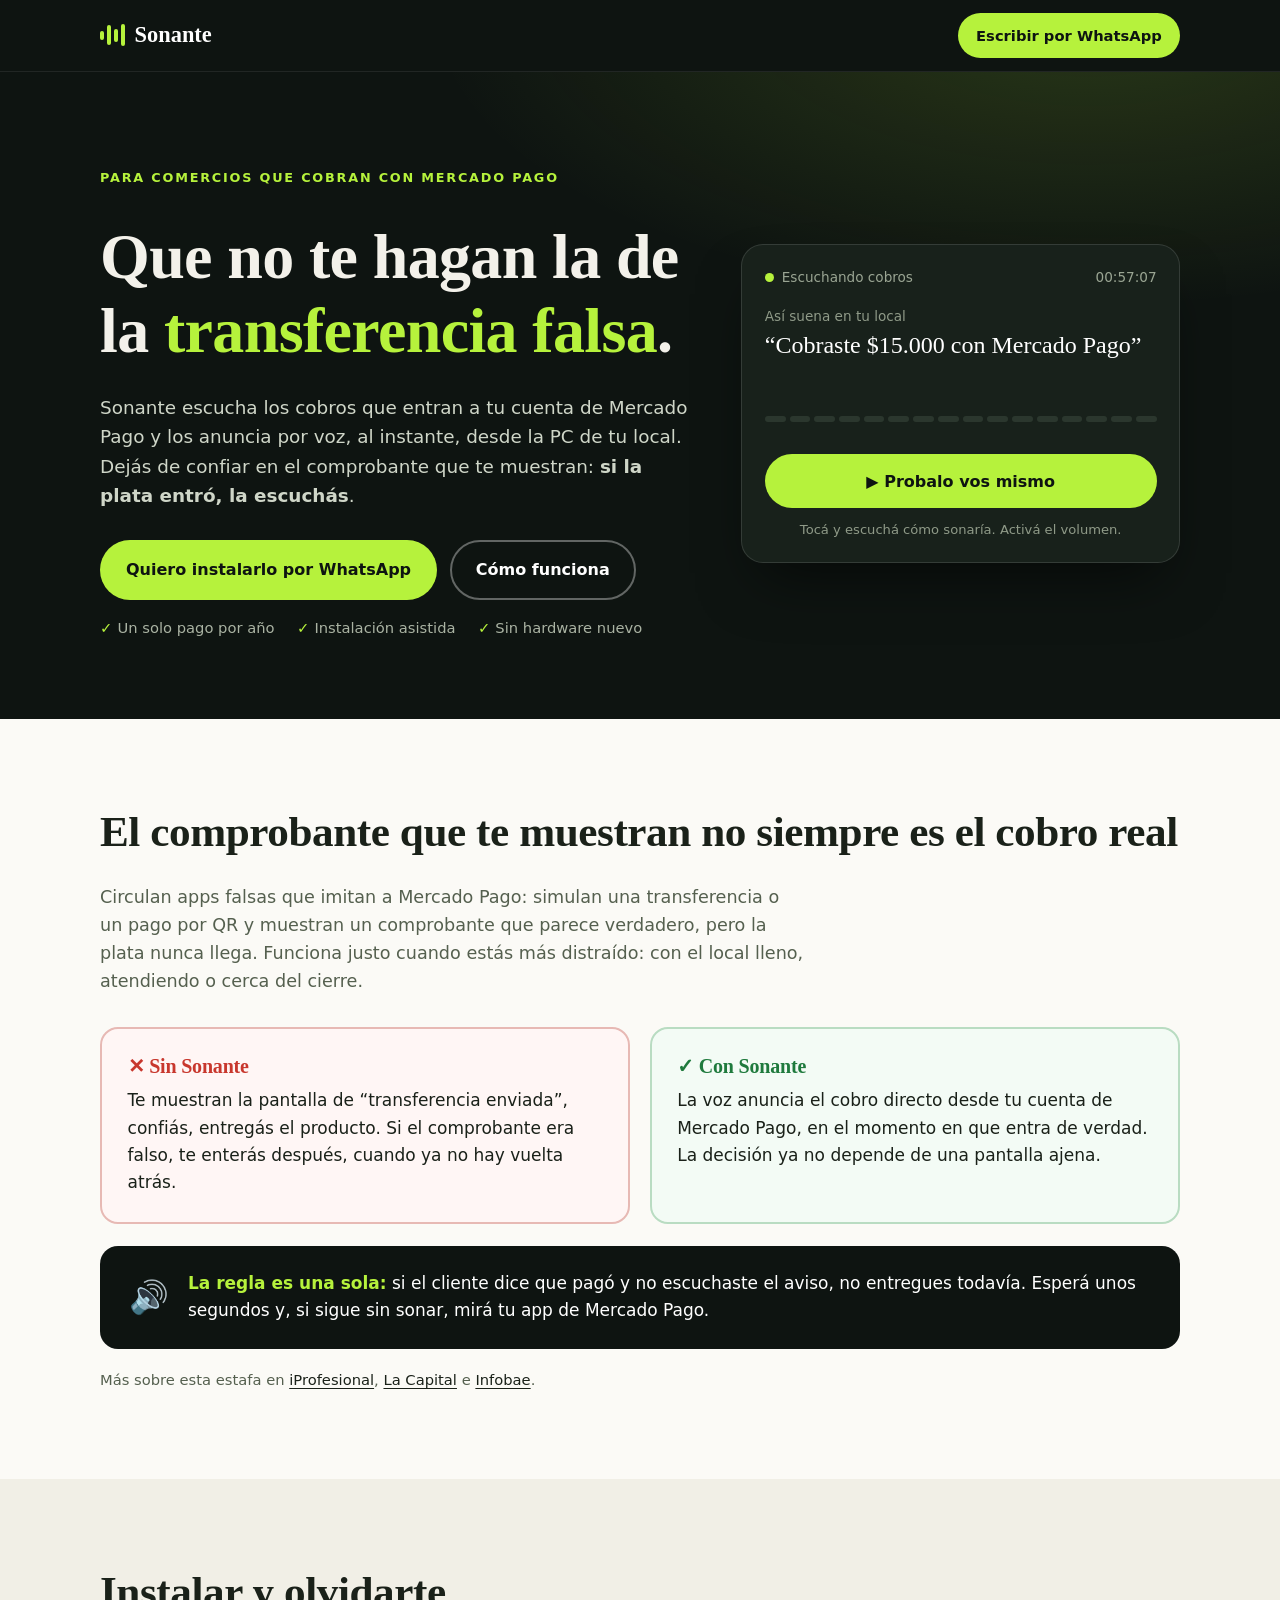
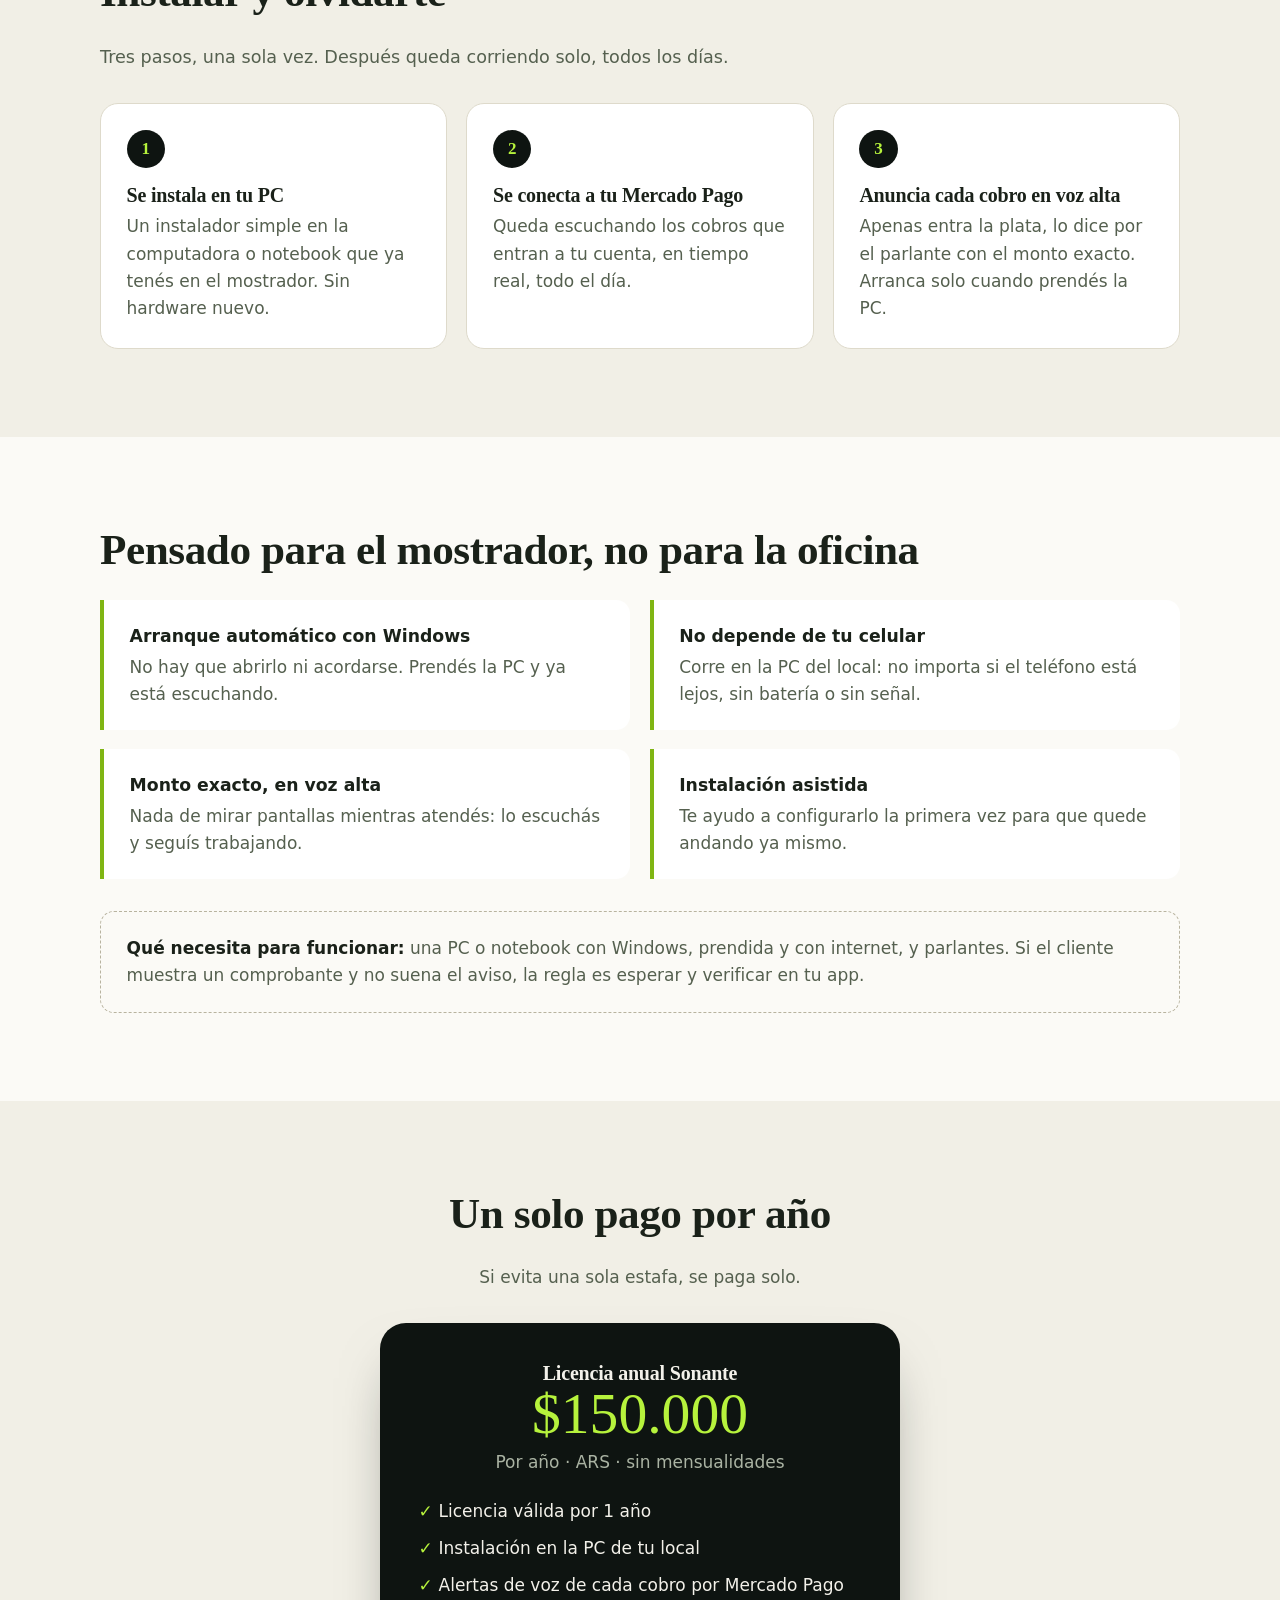
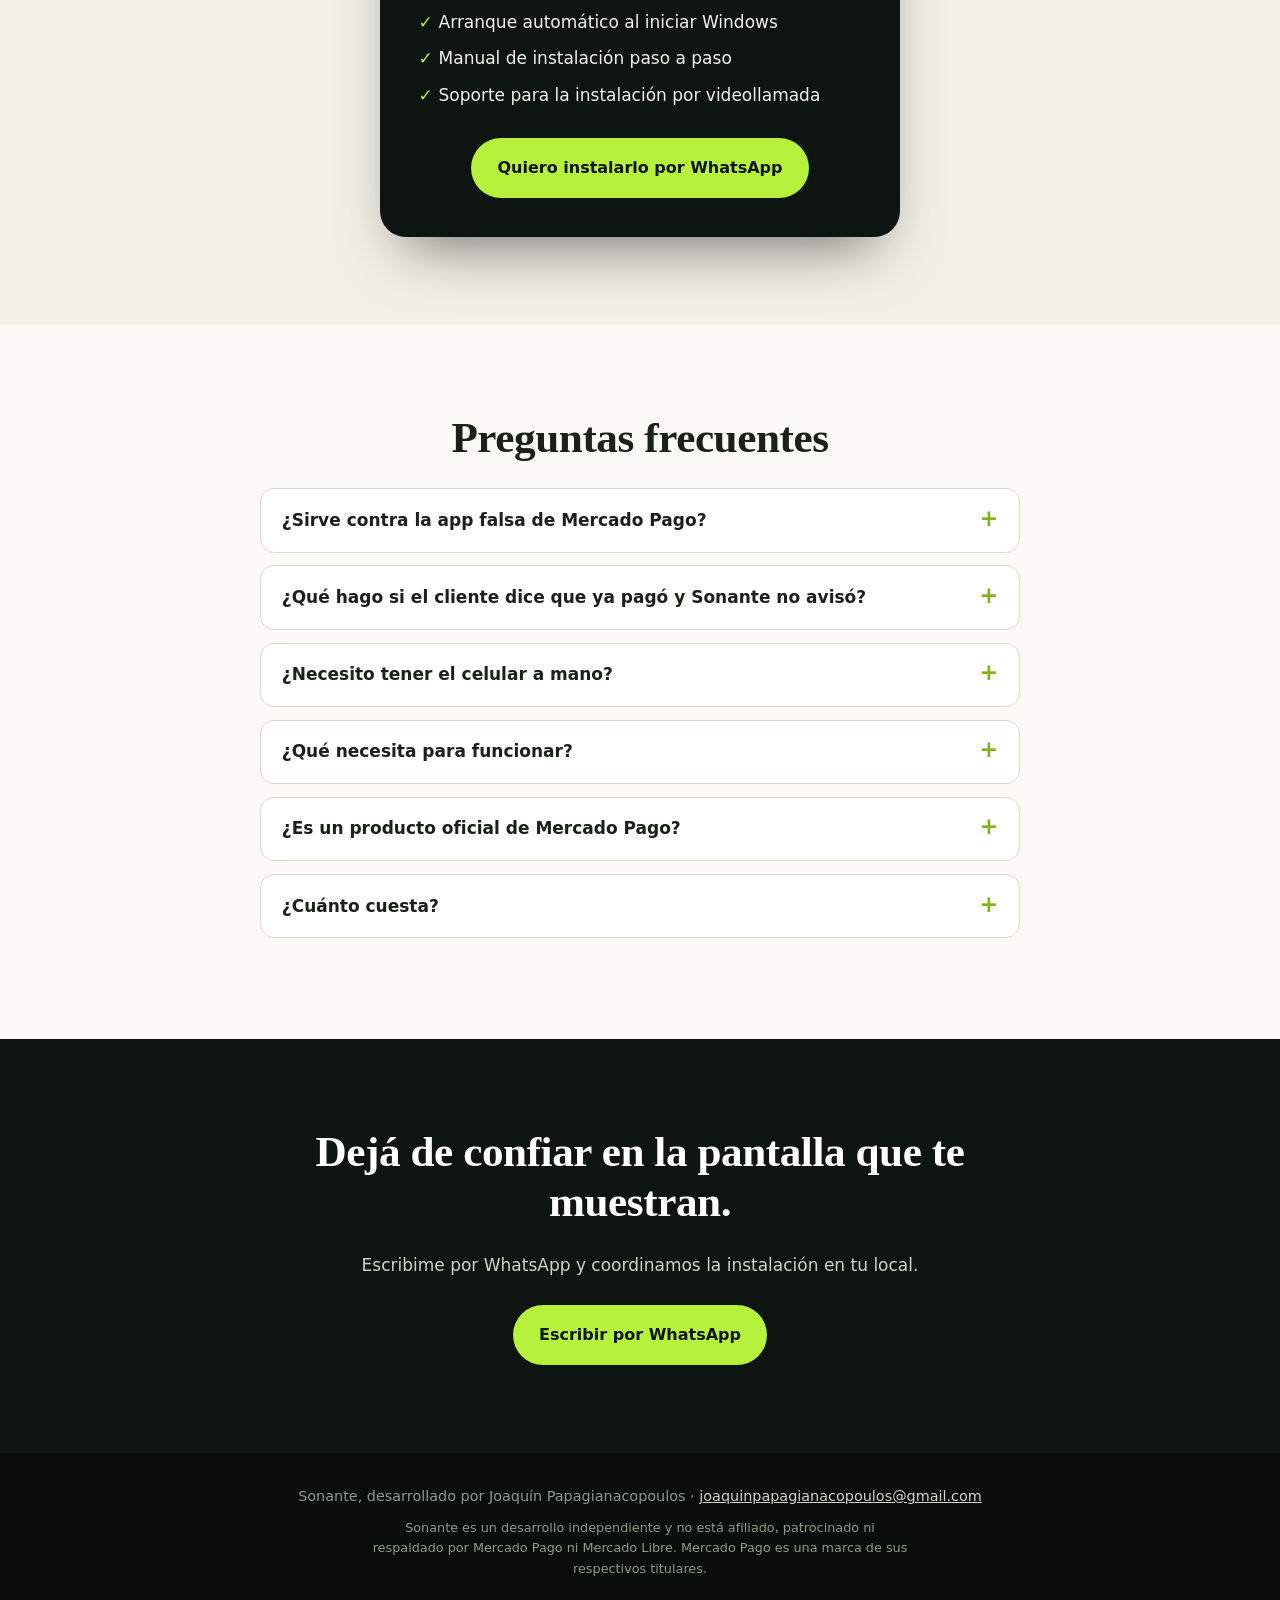
==== index.html @ 8ca8f2b5 "Rediseño de la web de Sonante enfocado en evitar transferencias falsas - Nuevo hero y sección del pr" ====
<!DOCTYPE html>
<html lang="es-AR">
<head>
<meta charset="UTF-8">
<meta name="viewport" content="width=device-width, initial-scale=1, viewport-fit=cover">
<title>Sonante: evitá transferencias falsas con aviso por voz</title>
<meta name="description" content="Sonante anuncia por voz, desde la PC de tu local, cada cobro que entra a tu Mercado Pago. Evitá transferencias y comprobantes falsos. Licencia anual.">
<link rel="canonical" href="https://sonante.netlify.app/">
<meta name="theme-color" content="#0e1411">
<meta property="og:type" content="website">
<meta property="og:locale" content="es_AR">
<meta property="og:site_name" content="Sonante">
<meta property="og:title" content="Sonante: evitá transferencias falsas con aviso por voz">
<meta property="og:description" content="Tu PC anuncia en voz alta cada cobro que entra de verdad a tu Mercado Pago. Sin mirar el celular, sin confiar en el comprobante.">
<meta property="og:url" content="https://sonante.netlify.app/">
<meta name="twitter:card" content="summary">
<link rel="icon" href="data:image/svg+xml,%3Csvg xmlns='http://www.w3.org/2000/svg' viewBox='0 0 64 64'%3E%3Crect width='64' height='64' rx='14' fill='%230e1411'/%3E%3Cg fill='%23b6f23c'%3E%3Crect x='12' y='26' width='6' height='12' rx='3'/%3E%3Crect x='23' y='16' width='6' height='32' rx='3'/%3E%3Crect x='34' y='22' width='6' height='20' rx='3'/%3E%3Crect x='45' y='12' width='6' height='40' rx='3'/%3E%3C/g%3E%3C/svg%3E">

<script type="application/ld+json">
{
  "@context": "https://schema.org",
  "@graph": [
    {
      "@type": "SoftwareApplication",
      "@id": "https://sonante.netlify.app/#software",
      "name": "Sonante",
      "url": "https://sonante.netlify.app/",
      "description": "Aplicación para Windows que anuncia por voz, desde la computadora del local, cada cobro que entra a la cuenta de Mercado Pago del comerciante, para evitar estafas con transferencias y comprobantes falsos.",
      "applicationCategory": "BusinessApplication",
      "operatingSystem": "Windows",
      "inLanguage": "es-AR",
      "offers": {
        "@type": "Offer",
        "price": "150000",
        "priceCurrency": "ARS",
        "priceSpecification": { "@type": "UnitPriceSpecification", "price": "150000", "priceCurrency": "ARS", "billingDuration": "P1Y", "unitCode": "ANN" },
        "availability": "https://schema.org/InStock",
        "url": "https://sonante.netlify.app/#precio"
      },
      "author": { "@type": "Person", "name": "Joaquín Papagianacopoulos" }
    },
    {
      "@type": "FAQPage",
      "mainEntity": [
        {
          "@type": "Question",
          "name": "¿Sonante sirve contra la app falsa de Mercado Pago?",
          "acceptedAnswer": { "@type": "Answer", "text": "Sí, ese es su objetivo. La app falsa simula una transferencia o un pago por QR y muestra un comprobante, pero la plata nunca entra. Sonante anuncia solo los cobros que realmente ingresan a tu cuenta de Mercado Pago, así que si el cliente muestra un comprobante y no escuchás el aviso, esperá antes de entregar." }
        },
        {
          "@type": "Question",
          "name": "¿Qué hago si el cliente dice que ya pagó y Sonante no avisó?",
          "acceptedAnswer": { "@type": "Answer", "text": "No entregues todavía. Esperá unos segundos y, si sigue sin avisar, verificá el movimiento en tu app oficial de Mercado Pago. Un comprobante en la pantalla del cliente no prueba que la plata haya llegado." }
        },
        {
          "@type": "Question",
          "name": "¿Necesito tener el celular a mano?",
          "acceptedAnswer": { "@type": "Answer", "text": "No. Sonante corre en la PC del local, así que no importa si el teléfono está lejos, sin batería o sin señal." }
        },
        {
          "@type": "Question",
          "name": "¿Qué necesita para funcionar?",
          "acceptedAnswer": { "@type": "Answer", "text": "Una computadora o notebook con Windows, prendida y con internet, y parlantes. Se instala una sola vez y arranca solo cada vez que prendés la PC. No requiere hardware nuevo." }
        },
        {
          "@type": "Question",
          "name": "¿Sonante es un producto oficial de Mercado Pago?",
          "acceptedAnswer": { "@type": "Answer", "text": "No. Sonante es un desarrollo independiente que funciona con cuentas de Mercado Pago y no está afiliado a Mercado Pago ni a Mercado Libre." }
        },
        {
          "@type": "Question",
          "name": "¿Cuánto cuesta Sonante?",
          "acceptedAnswer": { "@type": "Answer", "text": "La licencia cuesta $150.000 ARS por año, con un solo pago anual y sin mensualidades. Incluye la instalación en la PC de tu local, manual paso a paso y soporte por videollamada para la instalación." }
        }
      ]
    }
  ]
}
</script>

<style>
  :root{
    --ink:#0e1411; --ink-2:#18211b; --paper:#fbfaf6; --paper-2:#f1efe6;
    --text:#1a2119; --muted:#55604f; --lime:#b6f23c; --lime-d:#7fb513;
    --red:#c8372d; --ok:#1f7a3d; --line:#dedacb;
    --serif:Georgia,"Times New Roman",serif;
    --sans:system-ui,-apple-system,"Segoe UI",Roboto,Helvetica,Arial,sans-serif;
  }
  *{box-sizing:border-box;margin:0;padding:0}
  html{scroll-behavior:smooth}
  body{font-family:var(--sans);color:var(--text);background:var(--paper);line-height:1.6;font-size:17px;-webkit-font-smoothing:antialiased}
  a{color:inherit}
  .wrap{width:min(1080px,92%);margin-inline:auto}
  h1,h2,h3{font-family:var(--serif);line-height:1.15;letter-spacing:-.01em}
  h2{font-size:clamp(1.8rem,4.4vw,2.7rem);margin-bottom:.6em}
  h3{font-size:1.25rem}
  .btn{display:inline-flex;align-items:center;justify-content:center;gap:.5em;padding:.95em 1.5em;border-radius:999px;font-weight:700;text-decoration:none;border:2px solid transparent;cursor:pointer;font-size:1rem;font-family:var(--sans);transition:transform .15s,background .15s}
  .btn:hover{transform:translateY(-2px)}
  .btn:focus-visible,summary:focus-visible,a:focus-visible{outline:3px solid var(--lime);outline-offset:3px}
  .btn-primary{background:var(--lime);color:var(--ink)}
  .btn-primary:hover{background:#c9f765}
  .btn-ghost{border-color:rgba(255,255,255,.35);color:#fff;background:transparent}
  .btn-dark{background:var(--ink);color:#fff}
  .eyebrow{font-size:.8rem;text-transform:uppercase;letter-spacing:.14em;font-weight:700;color:var(--lime)}

  /* header */
  header{background:var(--ink);color:#fff;position:sticky;top:0;z-index:20;border-bottom:1px solid rgba(255,255,255,.08)}
  header .wrap{display:flex;align-items:center;justify-content:space-between;padding:.8rem 0}
  .logo{display:flex;align-items:center;gap:.6rem;font-family:var(--serif);font-size:1.4rem;font-weight:700;text-decoration:none}
  .bars{display:inline-flex;align-items:center;gap:3px;height:22px}
  .bars i{display:block;width:4px;border-radius:2px;background:var(--lime)}
  .bars i:nth-child(1){height:9px}.bars i:nth-child(2){height:20px}.bars i:nth-child(3){height:13px}.bars i:nth-child(4){height:22px}
  header .btn{padding:.6em 1.1em;font-size:.92rem;white-space:nowrap}
  .logo{white-space:nowrap}
  .short{display:none}
  section[id],div[id]{scroll-margin-top:72px}

  /* hero */
  .hero{background:radial-gradient(1100px 500px at 85% -10%,rgba(182,242,60,.16),transparent 60%),var(--ink);color:#f3f1ea;padding:clamp(3rem,8vw,6rem) 0 clamp(3rem,7vw,5rem)}
  .hero-grid{display:grid;gap:3rem;grid-template-columns:1.15fr .85fr;align-items:center}
  .hero h1{font-size:clamp(2.3rem,6vw,4rem);margin:.5em 0 .4em}
  .hero h1 em{font-style:normal;color:var(--lime)}
  .hero p.lead{font-size:1.15rem;color:#cfd6c8;max-width:34em}
  .cta{display:flex;flex-wrap:wrap;gap:.8rem;margin:1.8rem 0 1rem}
  .trust{display:flex;flex-wrap:wrap;gap:.4rem 1.4rem;color:#aab3a3;font-size:.92rem;list-style:none}
  .trust li::before{content:"✓ ";color:var(--lime);font-weight:700}

  /* demo card */
  .device{background:var(--ink-2);border:1px solid rgba(255,255,255,.12);border-radius:22px;padding:1.4rem;box-shadow:0 30px 60px -20px rgba(0,0,0,.6)}
  .device-top{display:flex;justify-content:space-between;align-items:center;font-size:.85rem;color:#9aa593}
  .live{display:inline-flex;align-items:center;gap:.5rem}
  .live::before{content:"";width:9px;height:9px;border-radius:50%;background:var(--lime);box-shadow:0 0 0 0 rgba(182,242,60,.6);animation:pulse 2s infinite}
  @keyframes pulse{70%{box-shadow:0 0 0 10px rgba(182,242,60,0)}100%{box-shadow:0 0 0 0 rgba(182,242,60,0)}}
  .voice{margin:1.2rem 0;min-height:4.6rem;font-family:var(--serif);font-size:1.5rem;color:#fff;line-height:1.3}
  .voice small{display:block;font-family:var(--sans);font-size:.85rem;color:#8f9a88;margin-bottom:.3rem}
  .wave{display:flex;align-items:center;gap:4px;height:36px;margin-bottom:1.1rem}
  .wave i{flex:1;height:6px;border-radius:3px;background:#2b372e;transition:background .2s}
  .device.playing .wave i{background:var(--lime);animation:bar .9s ease-in-out infinite}
  .device.playing .wave i:nth-child(3n){animation-delay:.15s}
  .device.playing .wave i:nth-child(3n+1){animation-delay:.3s}
  @keyframes bar{0%,100%{height:6px}50%{height:32px}}
  .device .btn{width:100%}
  .demo-note{text-align:center;font-size:.82rem;color:#8f9a88;margin-top:.7rem}

  /* sections */
  section{padding:clamp(3rem,7vw,5.5rem) 0}
  .alt{background:var(--paper-2)}
  .intro{max-width:40em;color:var(--muted);font-size:1.1rem;margin-bottom:2rem}

  .compare{display:grid;grid-template-columns:1fr 1fr;gap:1.2rem;margin-top:2rem}
  .box{border-radius:18px;padding:1.6rem;border:2px solid var(--line);background:#fff}
  .box h3{margin-bottom:.6rem;display:flex;align-items:center;gap:.5rem}
  .box.bad{border-color:#e7b9b4;background:#fff6f5}
  .box.bad h3{color:var(--red)}
  .box.good{border-color:#b9dcc2;background:#f3fbf5}
  .box.good h3{color:var(--ok)}
  .rule{margin-top:1.4rem;background:var(--ink);color:#fff;border-radius:18px;padding:1.5rem 1.8rem;display:flex;gap:1.2rem;align-items:center}
  .rule b{color:var(--lime)}
  .rule .big{font-size:2rem}
  .sources{margin-top:1.2rem;font-size:.92rem;color:var(--muted)}
  .sources a{color:var(--text);text-underline-offset:3px}

  .steps ol{list-style:none;display:grid;grid-template-columns:repeat(3,1fr);gap:1.2rem;counter-reset:s}
  .steps li{counter-increment:s;background:#fff;border:1px solid var(--line);border-radius:18px;padding:1.6rem}
  .steps li::before{content:counter(s);display:grid;place-items:center;width:2.4rem;height:2.4rem;border-radius:50%;background:var(--ink);color:var(--lime);font-weight:700;margin-bottom:1rem;font-family:var(--serif)}
  .steps li p{color:var(--muted);margin-top:.4rem}

  .feat{display:grid;grid-template-columns:repeat(2,1fr);gap:1.2rem;list-style:none}
  .feat li{padding:1.4rem 1.6rem;border-left:4px solid var(--lime-d);background:#fff;border-radius:0 14px 14px 0}
  .feat strong{display:block;font-size:1.08rem;margin-bottom:.2rem}
  .feat span{color:var(--muted)}

  .needs{margin-top:2rem;padding:1.4rem 1.6rem;border:1px dashed #b8b39f;border-radius:14px;color:var(--muted)}
  .needs b{color:var(--text)}

  .price-card{max-width:520px;margin:0 auto;background:var(--ink);color:#f3f1ea;border-radius:26px;padding:2.4rem;text-align:center;box-shadow:0 30px 60px -25px rgba(14,20,17,.6)}
  .price-card .price{font-family:var(--serif);font-size:3.6rem;color:var(--lime);line-height:1}
  .price-card .sub{color:#aab3a3;margin:.4rem 0 1.4rem}
  .price-card ul{list-style:none;text-align:left;margin:0 auto 1.8rem;display:grid;gap:.6rem}
  .price-card li::before{content:"✓ ";color:var(--lime);font-weight:700}
  .roi{text-align:center;color:var(--muted);margin-bottom:2rem}

  .faq{max-width:760px;margin:0 auto}
  details{background:#fff;border:1px solid var(--line);border-radius:14px;margin-bottom:.8rem}
  summary{cursor:pointer;padding:1.1rem 1.3rem;font-weight:700;list-style:none;display:flex;justify-content:space-between;gap:1rem}
  summary::after{content:"+";font-size:1.4rem;line-height:1;color:var(--lime-d)}
  details[open] summary::after{content:"–"}
  summary::-webkit-details-marker{display:none}
  details p{padding:0 1.3rem 1.2rem;color:var(--muted)}

  .final{background:var(--ink);color:#fff;text-align:center}
  .final h2{max-width:16em;margin-inline:auto}
  .final p{color:#cfd6c8;margin-bottom:1.6rem}

  footer{background:#090d0b;color:#8f9a88;padding:2rem 0 6rem;font-size:.9rem;text-align:center}
  footer a{color:#cfd6c8}
  footer .legal{margin-top:.6rem;font-size:.8rem;max-width:42em;margin-inline:auto}

  .sticky-wa{display:none}

  @media (max-width:900px){
    .hero-grid{grid-template-columns:1fr;gap:2.2rem}
  }
  @media (max-width:760px){
    .steps ol{grid-template-columns:1fr}
    .rule{flex-direction:column;text-align:center}
    .sticky-wa{display:flex;position:fixed;left:12px;right:12px;bottom:calc(12px + env(safe-area-inset-bottom));z-index:30;box-shadow:0 10px 30px rgba(0,0,0,.4)}
  }
  @media (max-width:640px){
    body{font-size:16px}
    .compare,.feat{grid-template-columns:1fr}
    .price-card{padding:2rem 1.4rem}
    .price-card .price{font-size:3rem}
  }
  @media (max-width:480px){
    .long{display:none}.short{display:inline}
    header .btn{padding:.6em 1.2em}
    .cta .btn{width:100%}
    .voice{font-size:1.3rem}
  }
  @media (max-width:360px){
    .logo{font-size:1.2rem}
    .hero h1{font-size:2.1rem}
  }
  @media (prefers-reduced-motion:reduce){
    *{animation:none!important;transition:none!important;scroll-behavior:auto!important}
  }
</style>
</head>
<body>

<header>
  <div class="wrap">
    <a href="#" class="logo" aria-label="Sonante, inicio"><span class="bars" aria-hidden="true"><i></i><i></i><i></i><i></i></span>Sonante</a>
    <a class="btn btn-primary js-wa" href="#" data-msg="Hola! Quiero info sobre Sonante"><span class="long">Escribir por WhatsApp</span><span class="short">WhatsApp</span></a>
  </div>
</header>

<main>
<!-- HERO -->
<div class="hero">
  <div class="wrap hero-grid">
    <div>
      <p class="eyebrow">Para comercios que cobran con Mercado Pago</p>
      <h1>Que no te hagan la de la <em>transferencia falsa</em>.</h1>
      <p class="lead">Sonante escucha los cobros que entran a tu cuenta de Mercado Pago y los anuncia por voz, al instante, desde la PC de tu local. Dejás de confiar en el comprobante que te muestran: <strong>si la plata entró, la escuchás</strong>.</p>
      <div class="cta">
        <a class="btn btn-primary js-wa" href="#" data-msg="Hola! Quiero instalar Sonante en mi local">Quiero instalarlo por WhatsApp</a>
        <a class="btn btn-ghost" href="#como-funciona">Cómo funciona</a>
      </div>
      <ul class="trust">
        <li>Un solo pago por año</li>
        <li>Instalación asistida</li>
        <li>Sin hardware nuevo</li>
      </ul>
    </div>

    <div class="device" id="device" aria-label="Demo de Sonante">
      <div class="device-top"><span class="live">Escuchando cobros</span><span id="clock">14:32:07</span></div>
      <div class="voice" id="voice"><small>Así suena en tu local</small>“Cobraste $15.000 con Mercado Pago”</div>
      <div class="wave" aria-hidden="true"><i></i><i></i><i></i><i></i><i></i><i></i><i></i><i></i><i></i><i></i><i></i><i></i><i></i><i></i><i></i><i></i></div>
      <button class="btn btn-primary" id="play" type="button">▶ Probalo vos mismo</button>
      <p class="demo-note">Tocá y escuchá cómo sonaría. Activá el volumen.</p>
    </div>
  </div>
</div>

<!-- PROBLEMA -->
<section id="problema">
  <div class="wrap">
    <h2>El comprobante que te muestran no siempre es el cobro real</h2>
    <p class="intro">Circulan apps falsas que imitan a Mercado Pago: simulan una transferencia o un pago por QR y muestran un comprobante que parece verdadero, pero la plata nunca llega. Funciona justo cuando estás más distraído: con el local lleno, atendiendo o cerca del cierre.</p>

    <div class="compare">
      <div class="box bad">
        <h3>✕ Sin Sonante</h3>
        <p>Te muestran la pantalla de “transferencia enviada”, confiás, entregás el producto. Si el comprobante era falso, te enterás después, cuando ya no hay vuelta atrás.</p>
      </div>
      <div class="box good">
        <h3>✓ Con Sonante</h3>
        <p>La voz anuncia el cobro directo desde tu cuenta de Mercado Pago, en el momento en que entra de verdad. La decisión ya no depende de una pantalla ajena.</p>
      </div>
    </div>

    <div class="rule">
      <div class="big" aria-hidden="true">🔊</div>
      <div><b>La regla es una sola:</b> si el cliente dice que pagó y no escuchaste el aviso, no entregues todavía. Esperá unos segundos y, si sigue sin sonar, mirá tu app de Mercado Pago.</div>
    </div>

    <p class="sources">Más sobre esta estafa en
      <a href="https://www.iprofesional.com/tecnologia/397977-alarma-entre-comerciantes-por-estafas-con-una-app-que-simula-ser-de-mercado-pago" target="_blank" rel="noopener">iProfesional</a>,
      <a href="https://www.lacapital.com.ar/suscriptores/las-estafas-la-mercado-pago-trucha-llegaron-rosario-n10146051/amp" target="_blank" rel="noopener">La Capital</a> e
      <a href="https://www.infobae.com/tecno/2025/05/08/cuidado-con-la-nueva-estafa-que-simula-transferencias-con-mercadopago/" target="_blank" rel="noopener">Infobae</a>.
    </p>
  </div>
</section>

<!-- CÓMO FUNCIONA -->
<section id="como-funciona" class="alt steps">
  <div class="wrap">
    <h2>Instalar y olvidarte</h2>
    <p class="intro">Tres pasos, una sola vez. Después queda corriendo solo, todos los días.</p>
    <ol>
      <li><h3>Se instala en tu PC</h3><p>Un instalador simple en la computadora o notebook que ya tenés en el mostrador. Sin hardware nuevo.</p></li>
      <li><h3>Se conecta a tu Mercado Pago</h3><p>Queda escuchando los cobros que entran a tu cuenta, en tiempo real, todo el día.</p></li>
      <li><h3>Anuncia cada cobro en voz alta</h3><p>Apenas entra la plata, lo dice por el parlante con el monto exacto. Arranca solo cuando prendés la PC.</p></li>
    </ol>
  </div>
</section>

<!-- FEATURES -->
<section id="beneficios">
  <div class="wrap">
    <h2>Pensado para el mostrador, no para la oficina</h2>
    <ul class="feat">
      <li><strong>Arranque automático con Windows</strong><span>No hay que abrirlo ni acordarse. Prendés la PC y ya está escuchando.</span></li>
      <li><strong>No depende de tu celular</strong><span>Corre en la PC del local: no importa si el teléfono está lejos, sin batería o sin señal.</span></li>
      <li><strong>Monto exacto, en voz alta</strong><span>Nada de mirar pantallas mientras atendés: lo escuchás y seguís trabajando.</span></li>
      <li><strong>Instalación asistida</strong><span>Te ayudo a configurarlo la primera vez para que quede andando ya mismo.</span></li>
    </ul>
    <p class="needs"><b>Qué necesita para funcionar:</b> una PC o notebook con Windows, prendida y con internet, y parlantes. Si el cliente muestra un comprobante y no suena el aviso, la regla es esperar y verificar en tu app.</p>
  </div>
</section>

<!-- PRECIO -->
<section id="precio" class="alt">
  <div class="wrap">
    <h2 style="text-align:center">Un solo pago por año</h2>
    <p class="roi">Si evita una sola estafa, se paga solo.</p>
    <div class="price-card">
      <h3>Licencia anual Sonante</h3>
      <p class="price">$150.000</p>
      <p class="sub">Por año · ARS · sin mensualidades</p>
      <ul>
        <li>Licencia válida por 1 año</li>
        <li>Instalación en la PC de tu local</li>
        <li>Alertas de voz de cada cobro por Mercado Pago</li>
        <li>Arranque automático al iniciar Windows</li>
        <li>Manual de instalación paso a paso</li>
        <li>Soporte para la instalación por videollamada</li>
      </ul>
      <a class="btn btn-primary js-wa" href="#" data-msg="Hola! Quiero comprar la licencia anual de Sonante">Quiero instalarlo por WhatsApp</a>
    </div>
  </div>
</section>

<!-- FAQ -->
<section id="preguntas">
  <div class="wrap">
    <h2 style="text-align:center">Preguntas frecuentes</h2>
    <div class="faq">
      <details><summary>¿Sirve contra la app falsa de Mercado Pago?</summary><p>Sí, ese es su objetivo. La app falsa simula una transferencia o un pago por QR y muestra un comprobante, pero la plata nunca entra. Sonante anuncia solo los cobros que realmente ingresan a tu cuenta, así que si el cliente muestra un comprobante y no escuchás el aviso, esperá antes de entregar.</p></details>
      <details><summary>¿Qué hago si el cliente dice que ya pagó y Sonante no avisó?</summary><p>No entregues todavía. Esperá unos segundos y, si sigue sin avisar, verificá el movimiento en tu app oficial de Mercado Pago. Un comprobante en la pantalla del cliente no prueba que la plata haya llegado.</p></details>
      <details><summary>¿Necesito tener el celular a mano?</summary><p>No. Sonante corre en la PC del local, así que no importa si el teléfono está lejos, sin batería o sin señal.</p></details>
      <details><summary>¿Qué necesita para funcionar?</summary><p>Una computadora o notebook con Windows, prendida y con internet, y parlantes. Se instala una sola vez y arranca solo cada vez que prendés la PC. No requiere hardware nuevo.</p></details>
      <details><summary>¿Es un producto oficial de Mercado Pago?</summary><p>No. Sonante es un desarrollo independiente que funciona con cuentas de Mercado Pago y no está afiliado a Mercado Pago ni a Mercado Libre.</p></details>
      <details><summary>¿Cuánto cuesta?</summary><p>La licencia cuesta $150.000 ARS por año, con un solo pago anual y sin mensualidades. Incluye la instalación en la PC de tu local, manual paso a paso y soporte por videollamada para la instalación.</p></details>
    </div>
  </div>
</section>

<!-- CTA FINAL -->
<section class="final">
  <div class="wrap">
    <h2>Dejá de confiar en la pantalla que te muestran.</h2>
    <p>Escribime por WhatsApp y coordinamos la instalación en tu local.</p>
    <a class="btn btn-primary js-wa" href="#" data-msg="Hola! Quiero instalar Sonante en mi local">Escribir por WhatsApp</a>
  </div>
</section>
</main>

<footer>
  <div class="wrap">
    <p>Sonante, desarrollado por Joaquín Papagianacopoulos · <a href="mailto:joaquinpapagianacopoulos@gmail.com">joaquinpapagianacopoulos@gmail.com</a></p>
    <p class="legal">Sonante es un desarrollo independiente y no está afiliado, patrocinado ni respaldado por Mercado Pago ni Mercado Libre. Mercado Pago es una marca de sus respectivos titulares.</p>
  </div>
</footer>

<a class="btn btn-primary sticky-wa js-wa" href="#" data-msg="Hola! Quiero info sobre Sonante">💬 Escribir por WhatsApp</a>

<script>
  // === CONFIGURAR: número de WhatsApp con código de país, sin + ni espacios (ej: 5491155551234) ===
  var WA_NUMBER = "54911XXXXXXXX";

  document.querySelectorAll(".js-wa").forEach(function(a){
    var msg = a.getAttribute("data-msg") || "Hola! Quiero info sobre Sonante";
    a.href = "https://wa.me/" + WA_NUMBER + "?text=" + encodeURIComponent(msg);
    a.target = "_blank"; a.rel = "noopener";
  });

  // Reloj de la demo
  var clock = document.getElementById("clock");
  function tick(){ clock.textContent = new Date().toLocaleTimeString("es-AR",{hour12:false}); }
  tick(); setInterval(tick, 1000);

  // Demo de voz (Web Speech API del navegador)
  var device = document.getElementById("device"), voice = document.getElementById("voice"), btn = document.getElementById("play");
  var montos = [15000, 8500, 23400, 4200, 12000, 31500];
  btn.addEventListener("click", function(){
    var m = montos[Math.floor(Math.random()*montos.length)];
    var texto = "Cobraste " + m.toLocaleString("es-AR") + " pesos con Mercado Pago";
    voice.innerHTML = "<small>Así suena en tu local</small>“Cobraste $" + m.toLocaleString("es-AR") + " con Mercado Pago”";
    device.classList.add("playing");
    var stop = function(){ device.classList.remove("playing"); };
    try{
      if(!("speechSynthesis" in window)) throw 0;
      speechSynthesis.cancel();
      var u = new SpeechSynthesisUtterance(texto);
      u.lang = "es-AR"; u.rate = 1;
      var v = speechSynthesis.getVoices().filter(function(x){return /^es/i.test(x.lang);});
      if(v.length){ u.voice = v.find(function(x){return /AR|MX|419|US/i.test(x.lang);}) || v[0]; }
      u.onend = stop; u.onerror = stop;
      speechSynthesis.speak(u);
    }catch(e){ setTimeout(stop, 2500); }
  });
</script>
</body>
</html>
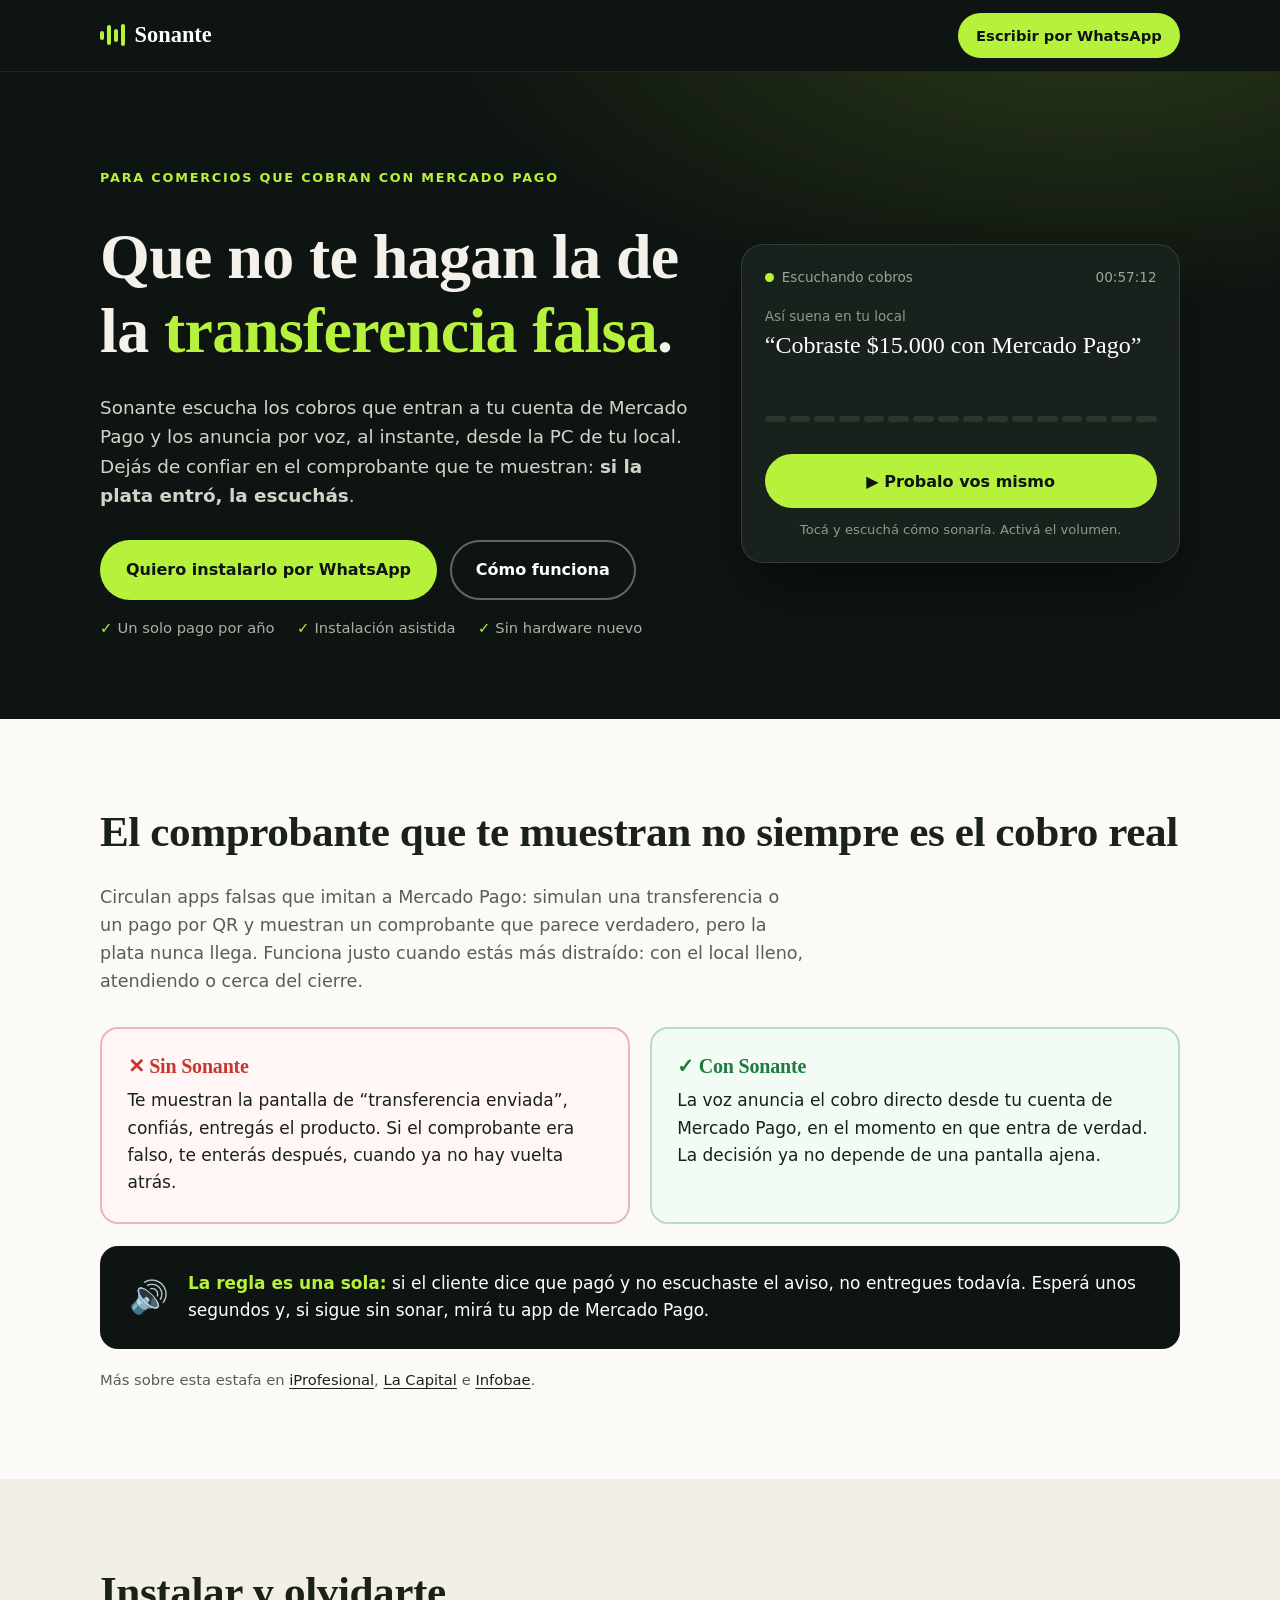
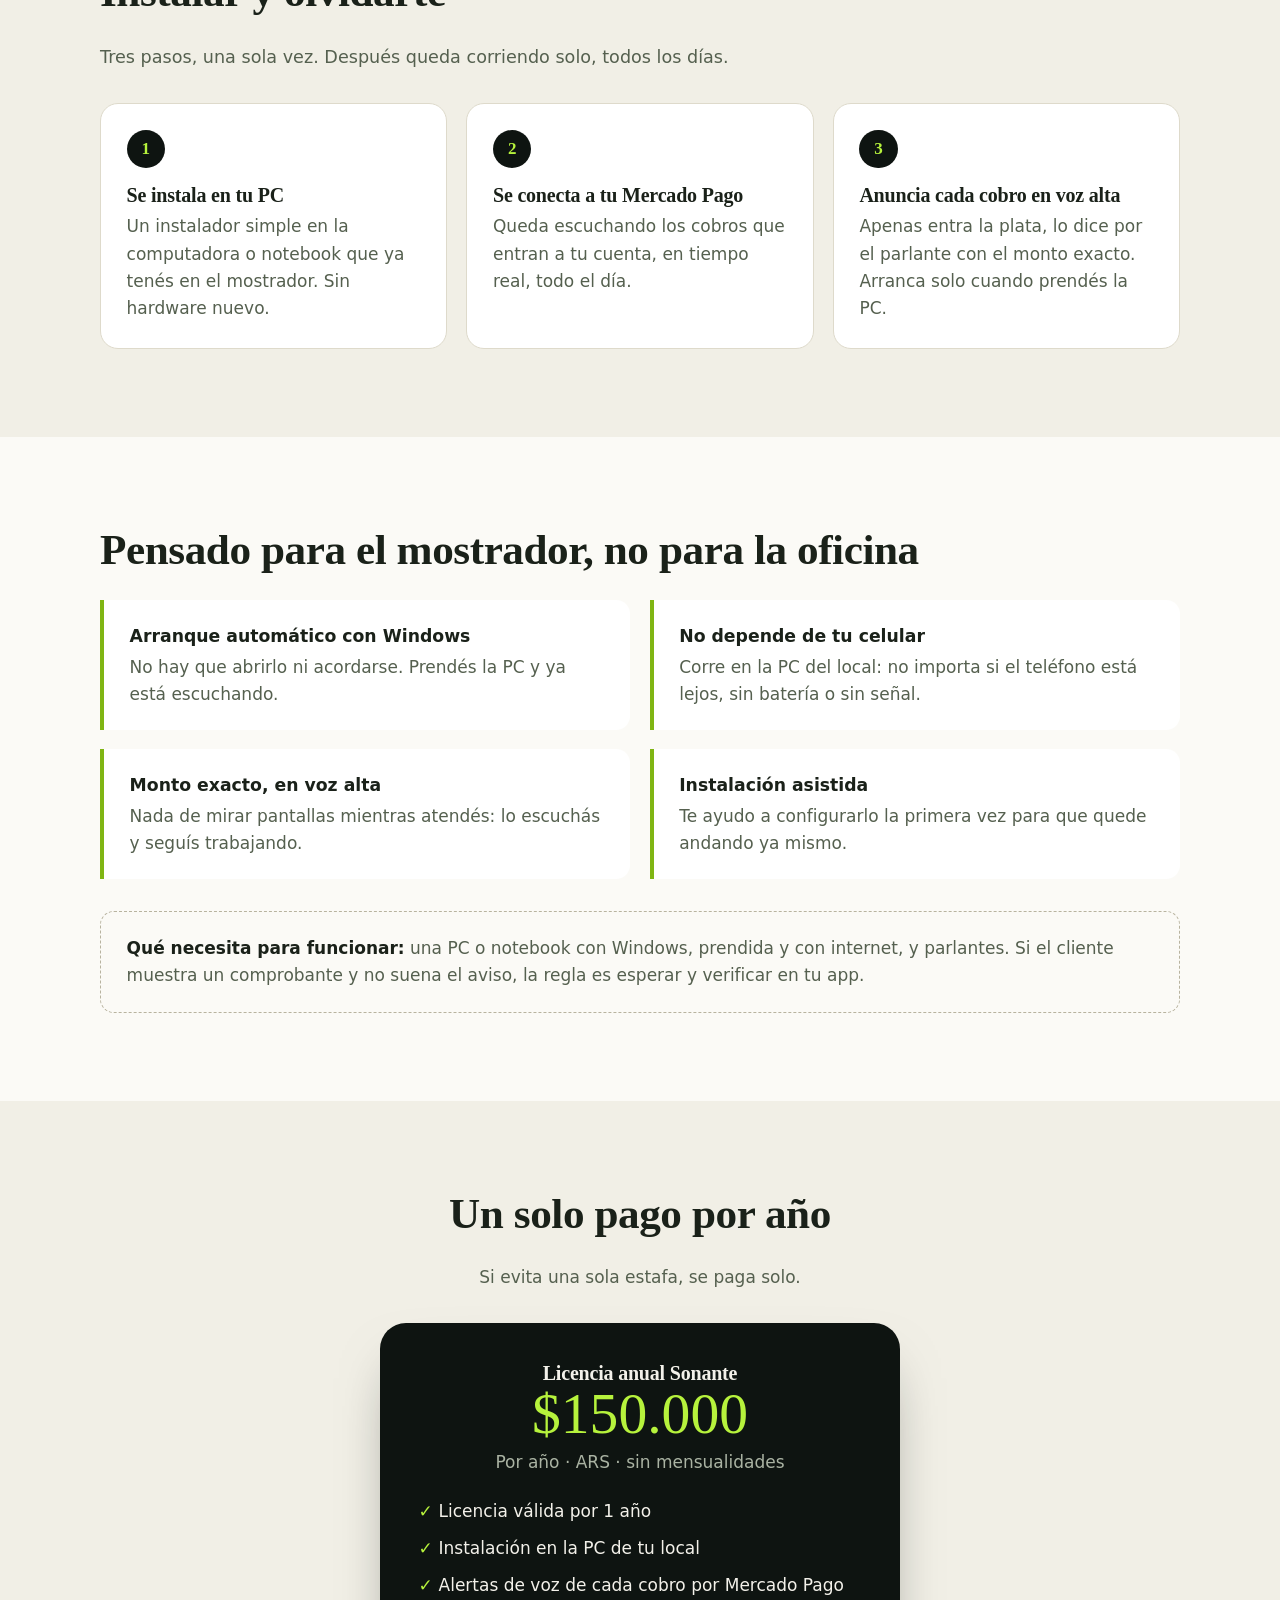
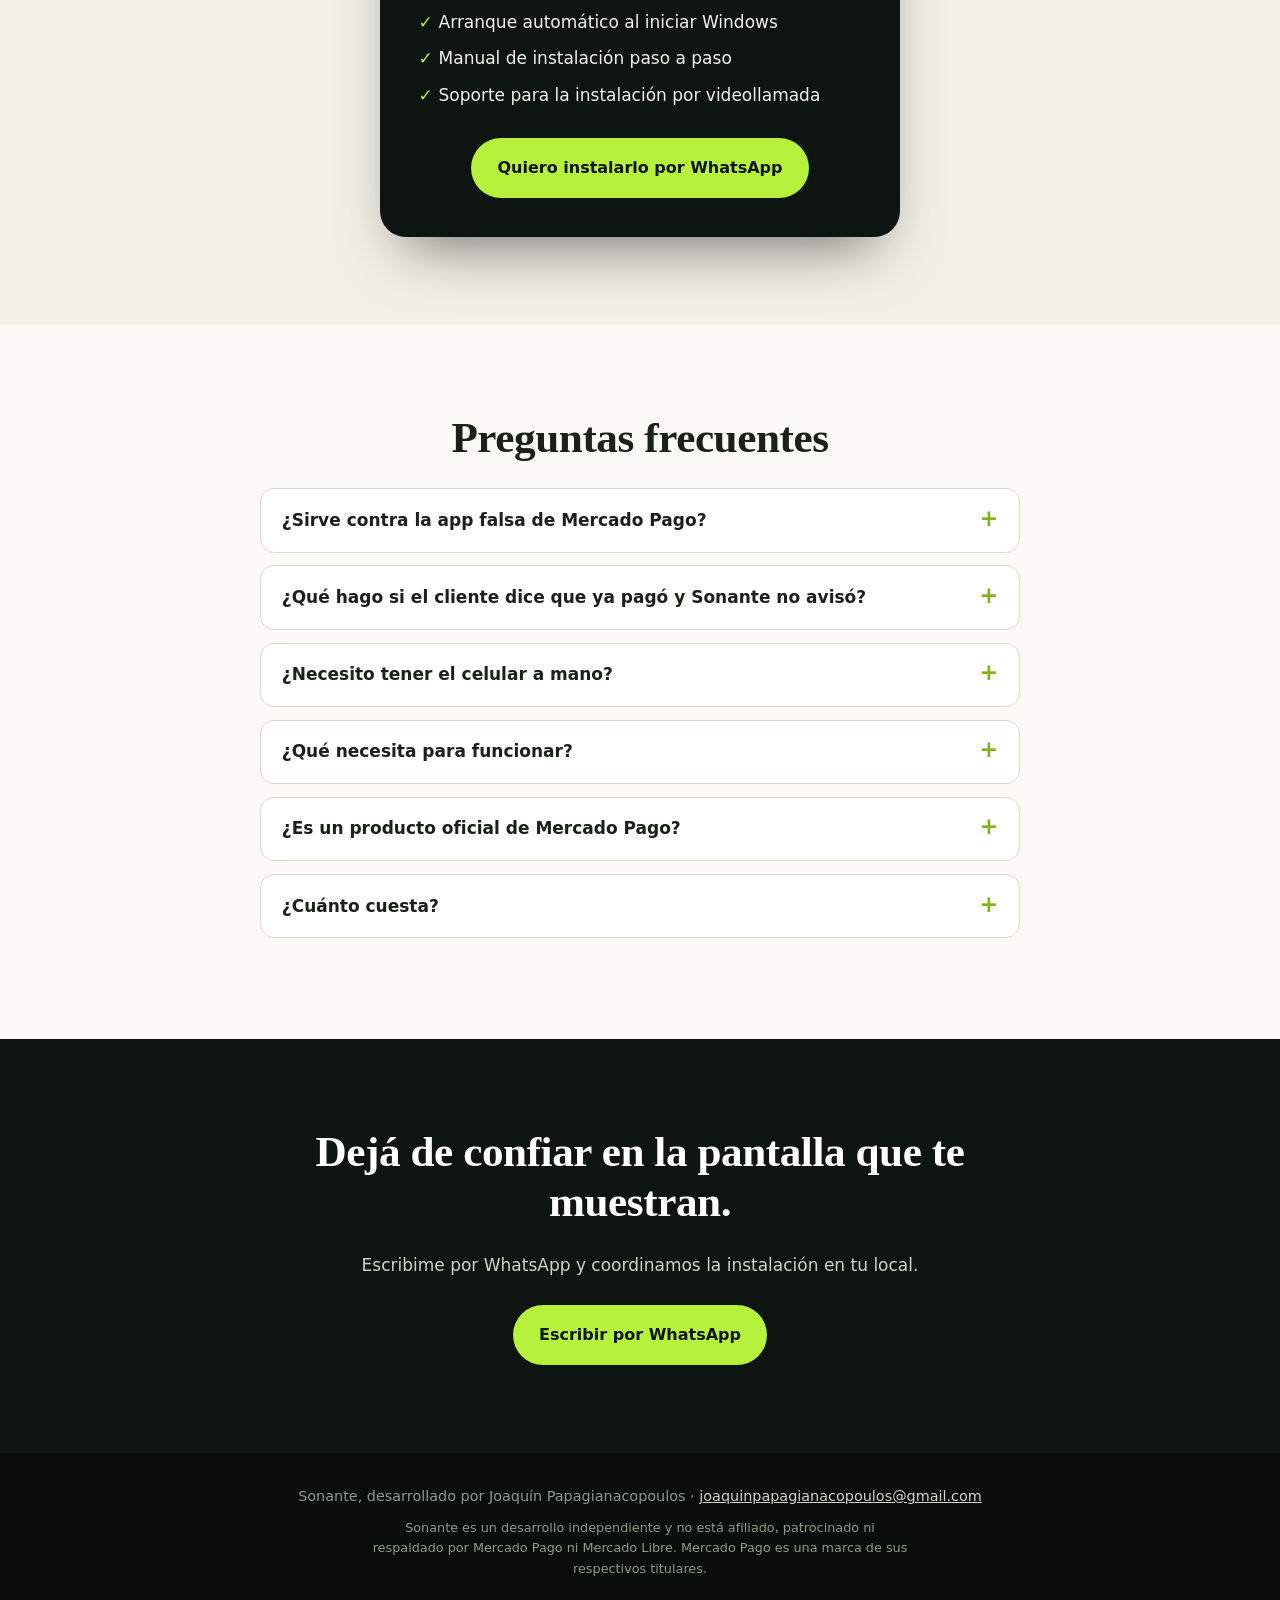
==== commit 78f35743: "Configurar número de WhatsApp de contacto Co-Authored-By: Claude Sonnet 5.5 <noreply@anthropic.com> " ====
--- a/index.html
+++ b/index.html
@@ -380,7 +380,7 @@
 
 <script>
   // === CONFIGURAR: número de WhatsApp con código de país, sin + ni espacios (ej: 5491155551234) ===
-  var WA_NUMBER = "54911XXXXXXXX";
+  var WA_NUMBER = "5491164703346";
 
   document.querySelectorAll(".js-wa").forEach(function(a){
     var msg = a.getAttribute("data-msg") || "Hola! Quiero info sobre Sonante";
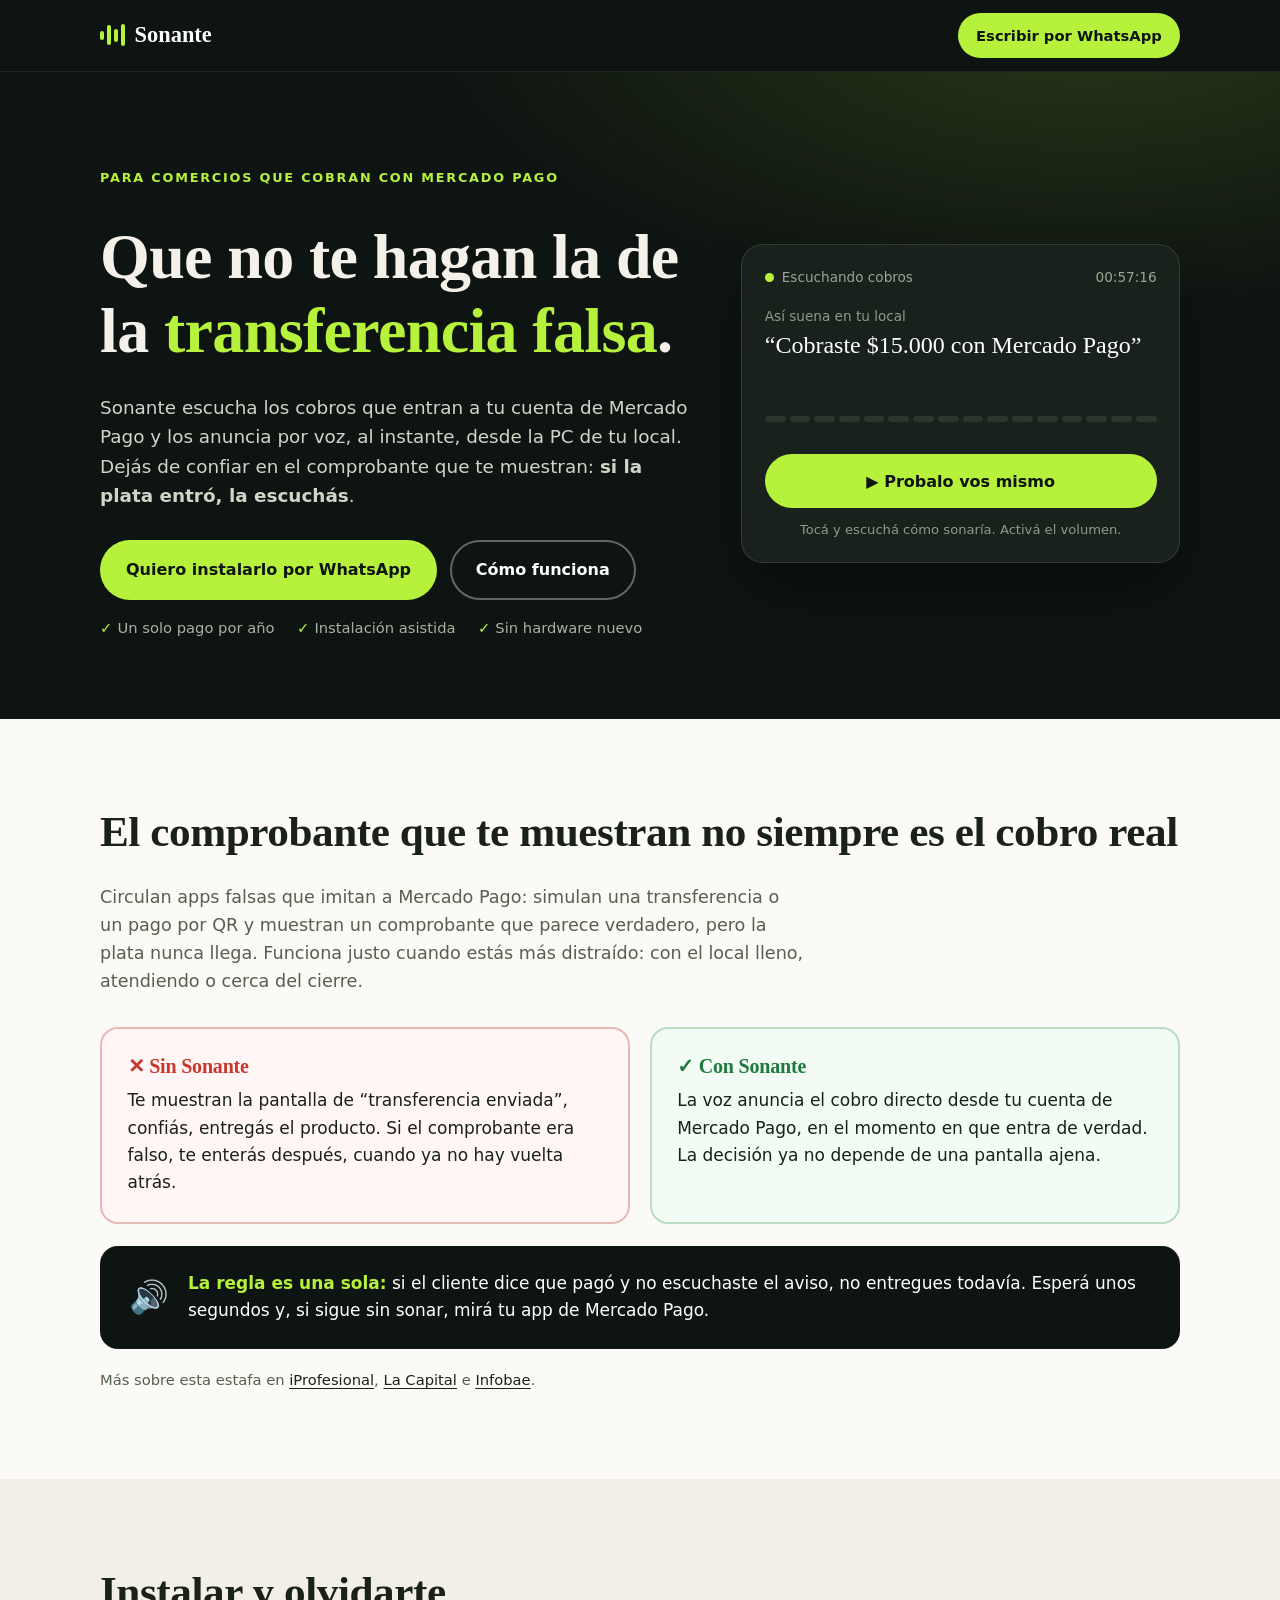
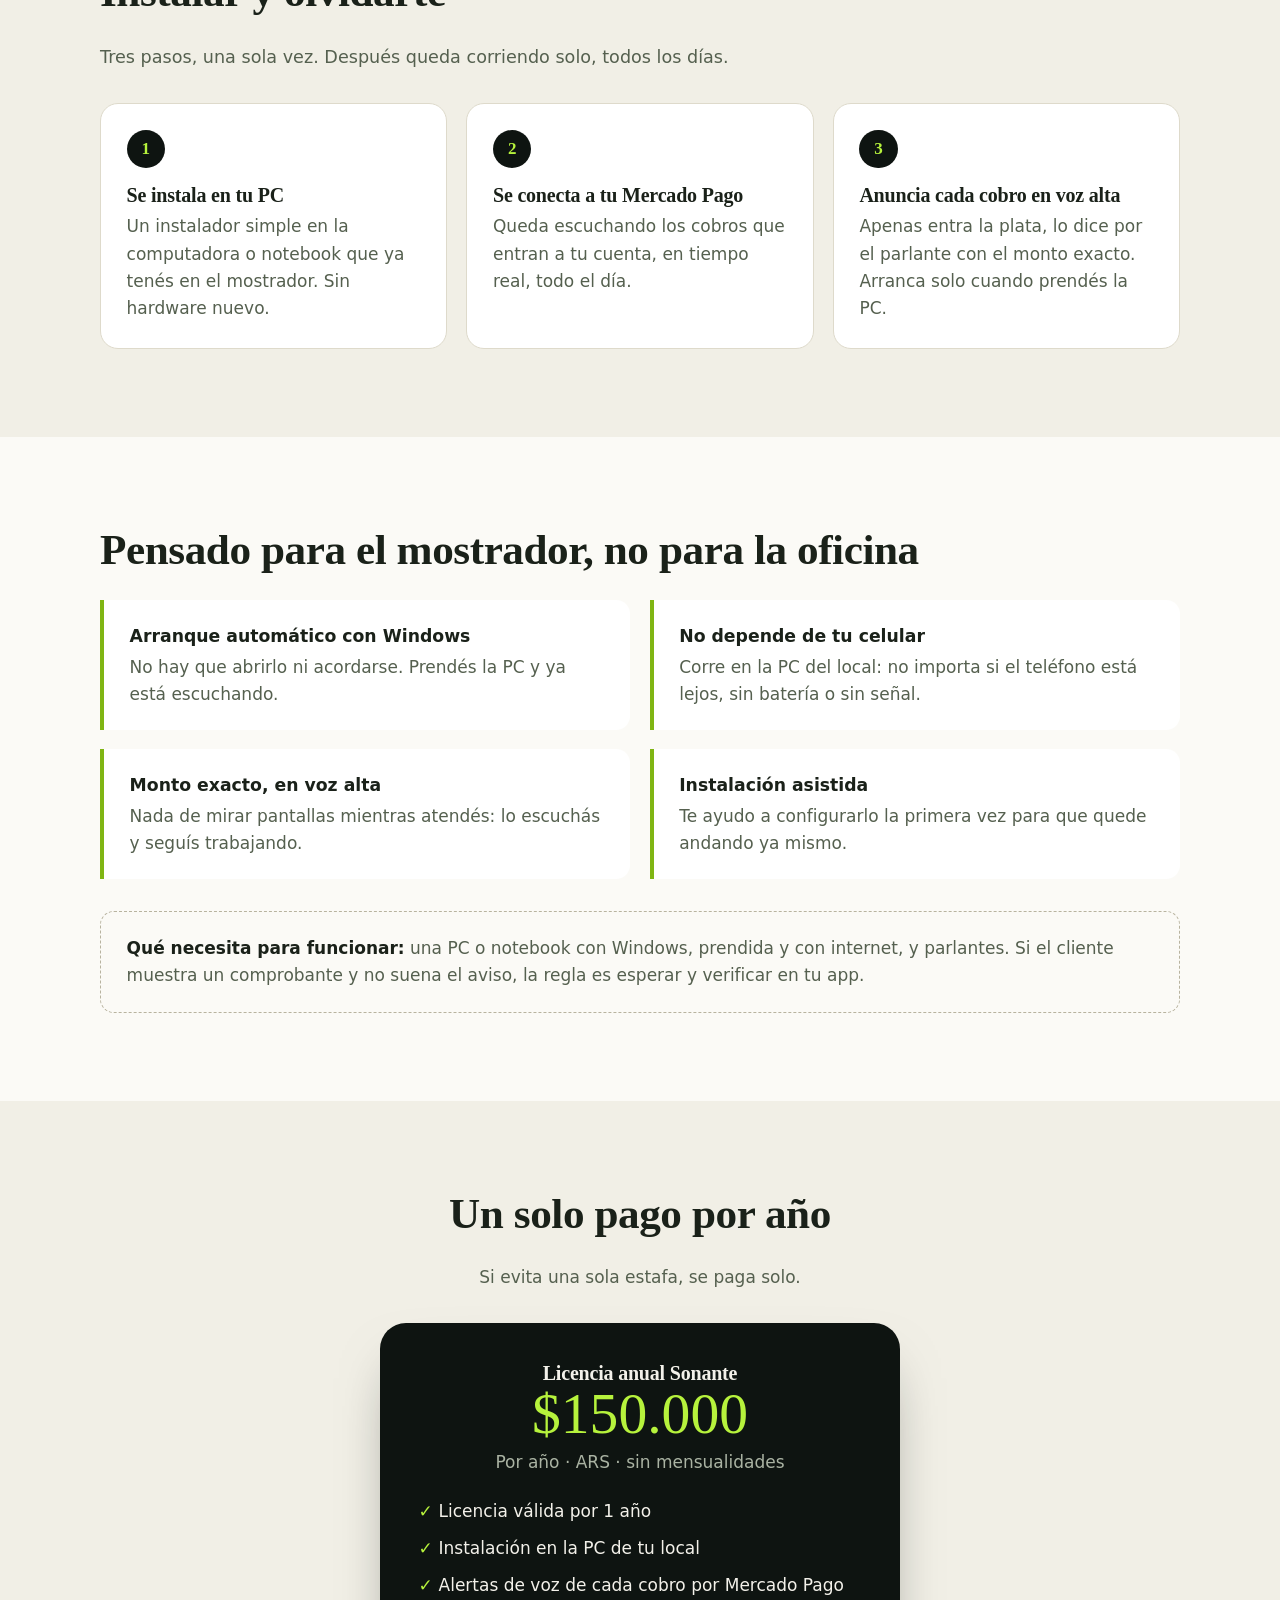
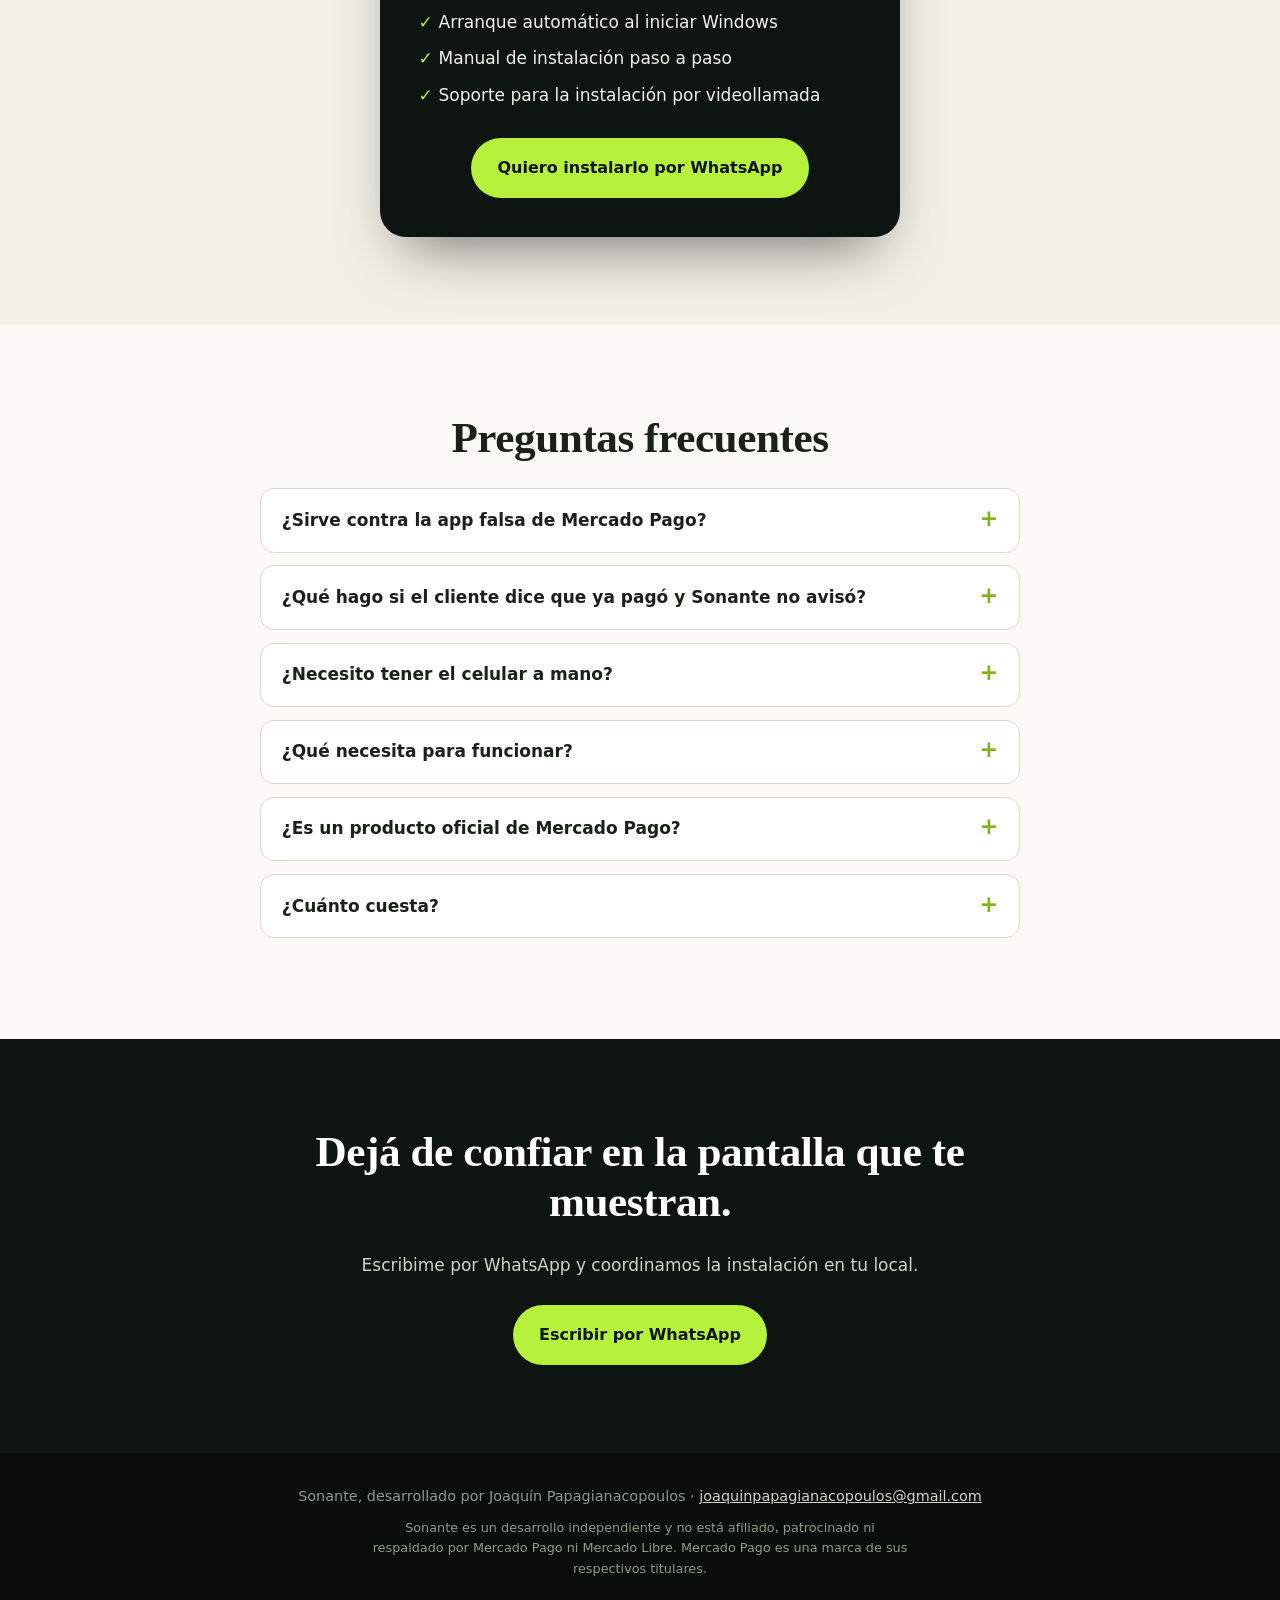
==== commit f96ae1ef: "Cambiar dominio principal a sonantemp.com Actualiza canonical, Open Graph, JSON-LD, sitemap, robots." ====
--- a/index.html
+++ b/index.html
@@ -5,14 +5,14 @@
 <meta name="viewport" content="width=device-width, initial-scale=1, viewport-fit=cover">
 <title>Sonante: evitá transferencias falsas con aviso por voz</title>
 <meta name="description" content="Sonante anuncia por voz, desde la PC de tu local, cada cobro que entra a tu Mercado Pago. Evitá transferencias y comprobantes falsos. Licencia anual.">
-<link rel="canonical" href="https://sonante.netlify.app/">
+<link rel="canonical" href="https://sonantemp.com/">
 <meta name="theme-color" content="#0e1411">
 <meta property="og:type" content="website">
 <meta property="og:locale" content="es_AR">
 <meta property="og:site_name" content="Sonante">
 <meta property="og:title" content="Sonante: evitá transferencias falsas con aviso por voz">
 <meta property="og:description" content="Tu PC anuncia en voz alta cada cobro que entra de verdad a tu Mercado Pago. Sin mirar el celular, sin confiar en el comprobante.">
-<meta property="og:url" content="https://sonante.netlify.app/">
+<meta property="og:url" content="https://sonantemp.com/">
 <meta name="twitter:card" content="summary">
 <link rel="icon" href="data:image/svg+xml,%3Csvg xmlns='http://www.w3.org/2000/svg' viewBox='0 0 64 64'%3E%3Crect width='64' height='64' rx='14' fill='%230e1411'/%3E%3Cg fill='%23b6f23c'%3E%3Crect x='12' y='26' width='6' height='12' rx='3'/%3E%3Crect x='23' y='16' width='6' height='32' rx='3'/%3E%3Crect x='34' y='22' width='6' height='20' rx='3'/%3E%3Crect x='45' y='12' width='6' height='40' rx='3'/%3E%3C/g%3E%3C/svg%3E">
 
@@ -22,9 +22,9 @@
   "@graph": [
     {
       "@type": "SoftwareApplication",
-      "@id": "https://sonante.netlify.app/#software",
+      "@id": "https://sonantemp.com/#software",
       "name": "Sonante",
-      "url": "https://sonante.netlify.app/",
+      "url": "https://sonantemp.com/",
       "description": "Aplicación para Windows que anuncia por voz, desde la computadora del local, cada cobro que entra a la cuenta de Mercado Pago del comerciante, para evitar estafas con transferencias y comprobantes falsos.",
       "applicationCategory": "BusinessApplication",
       "operatingSystem": "Windows",
@@ -35,7 +35,7 @@
         "priceCurrency": "ARS",
         "priceSpecification": { "@type": "UnitPriceSpecification", "price": "150000", "priceCurrency": "ARS", "billingDuration": "P1Y", "unitCode": "ANN" },
         "availability": "https://schema.org/InStock",
-        "url": "https://sonante.netlify.app/#precio"
+        "url": "https://sonantemp.com/#precio"
       },
       "author": { "@type": "Person", "name": "Joaquín Papagianacopoulos" }
     },
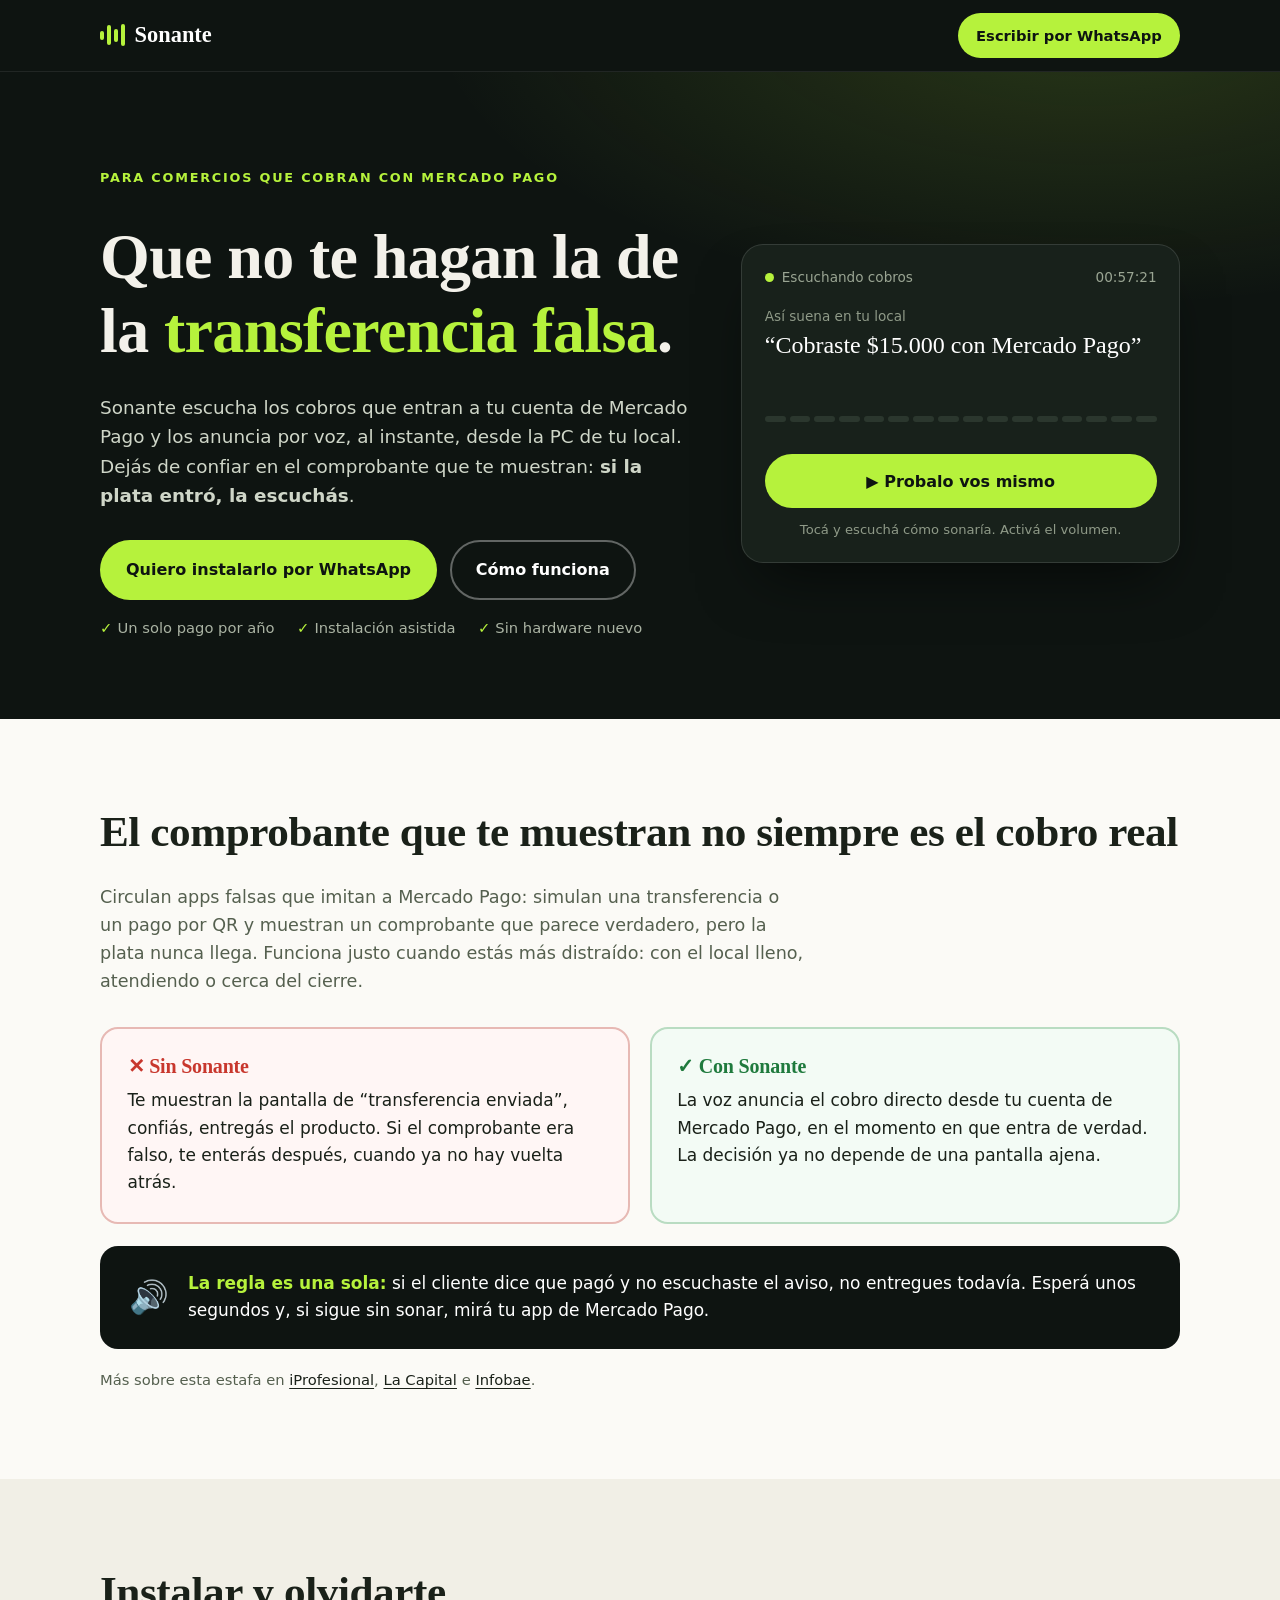
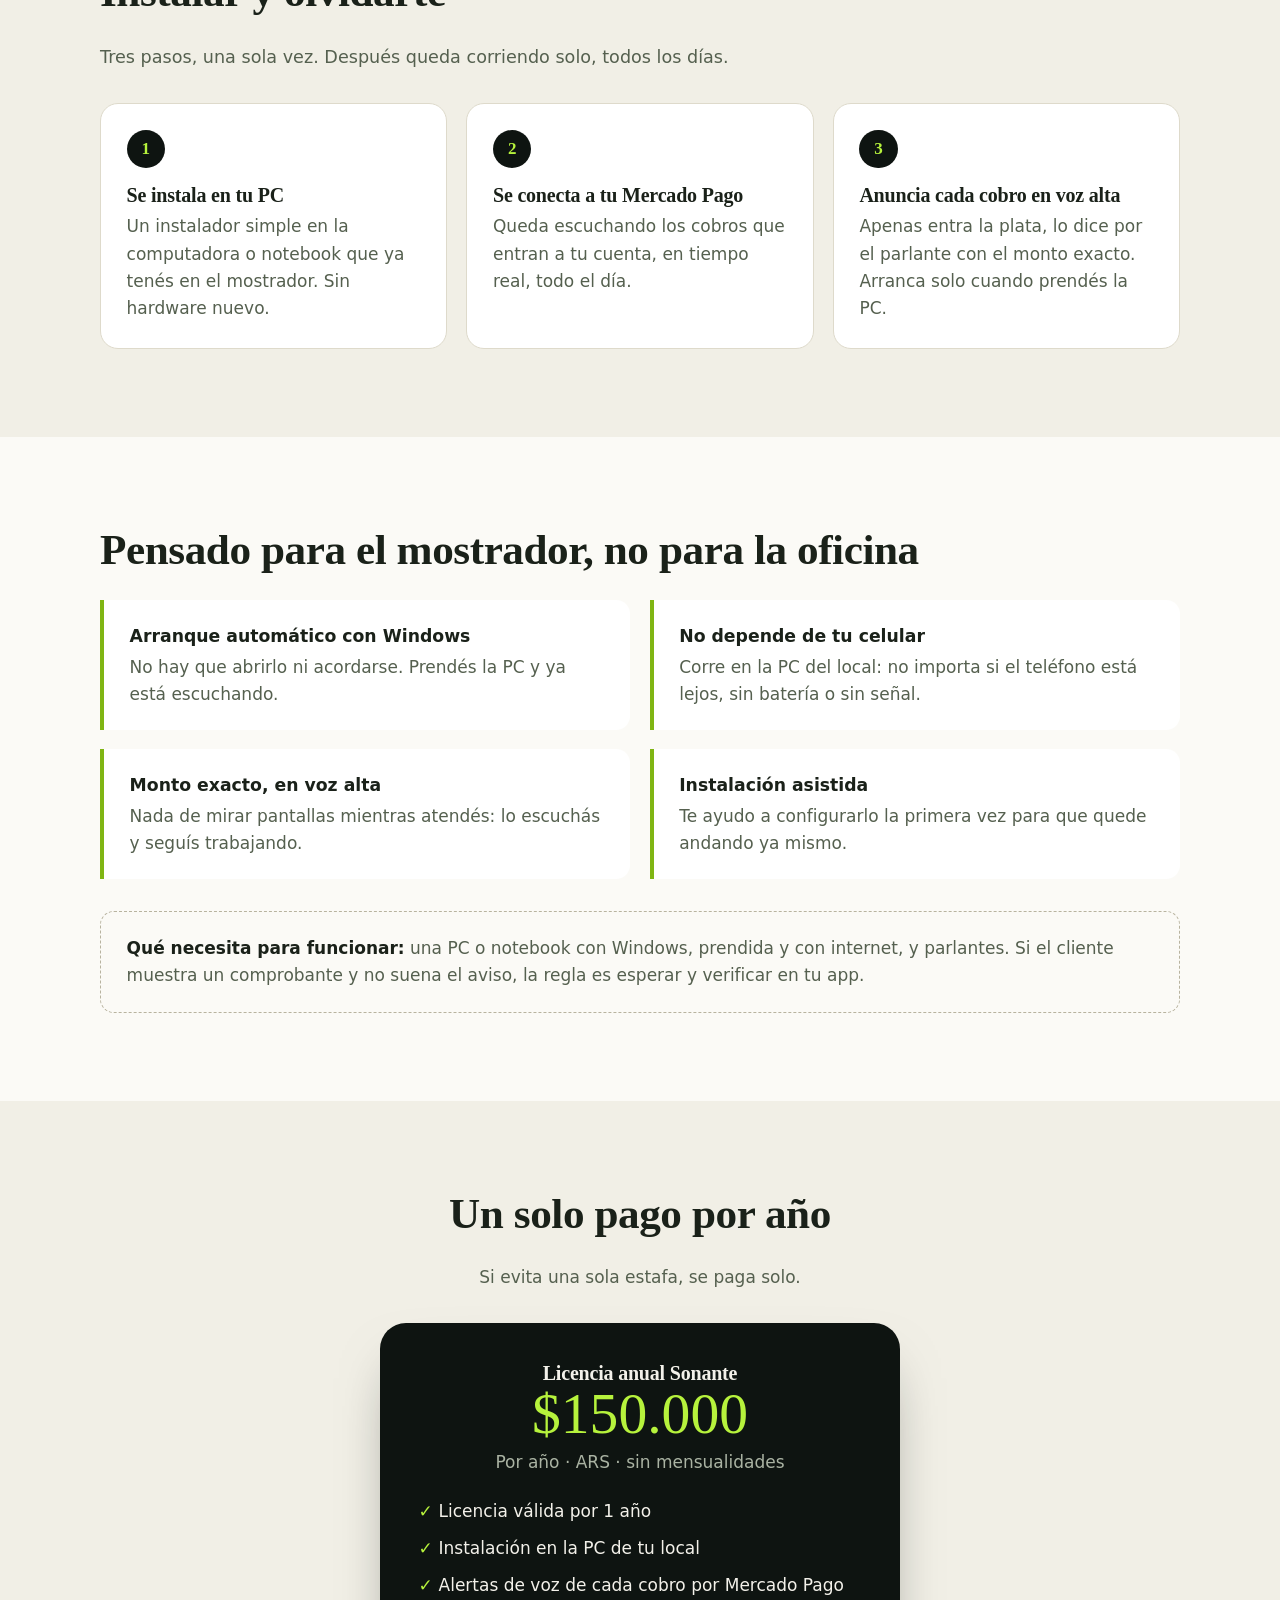
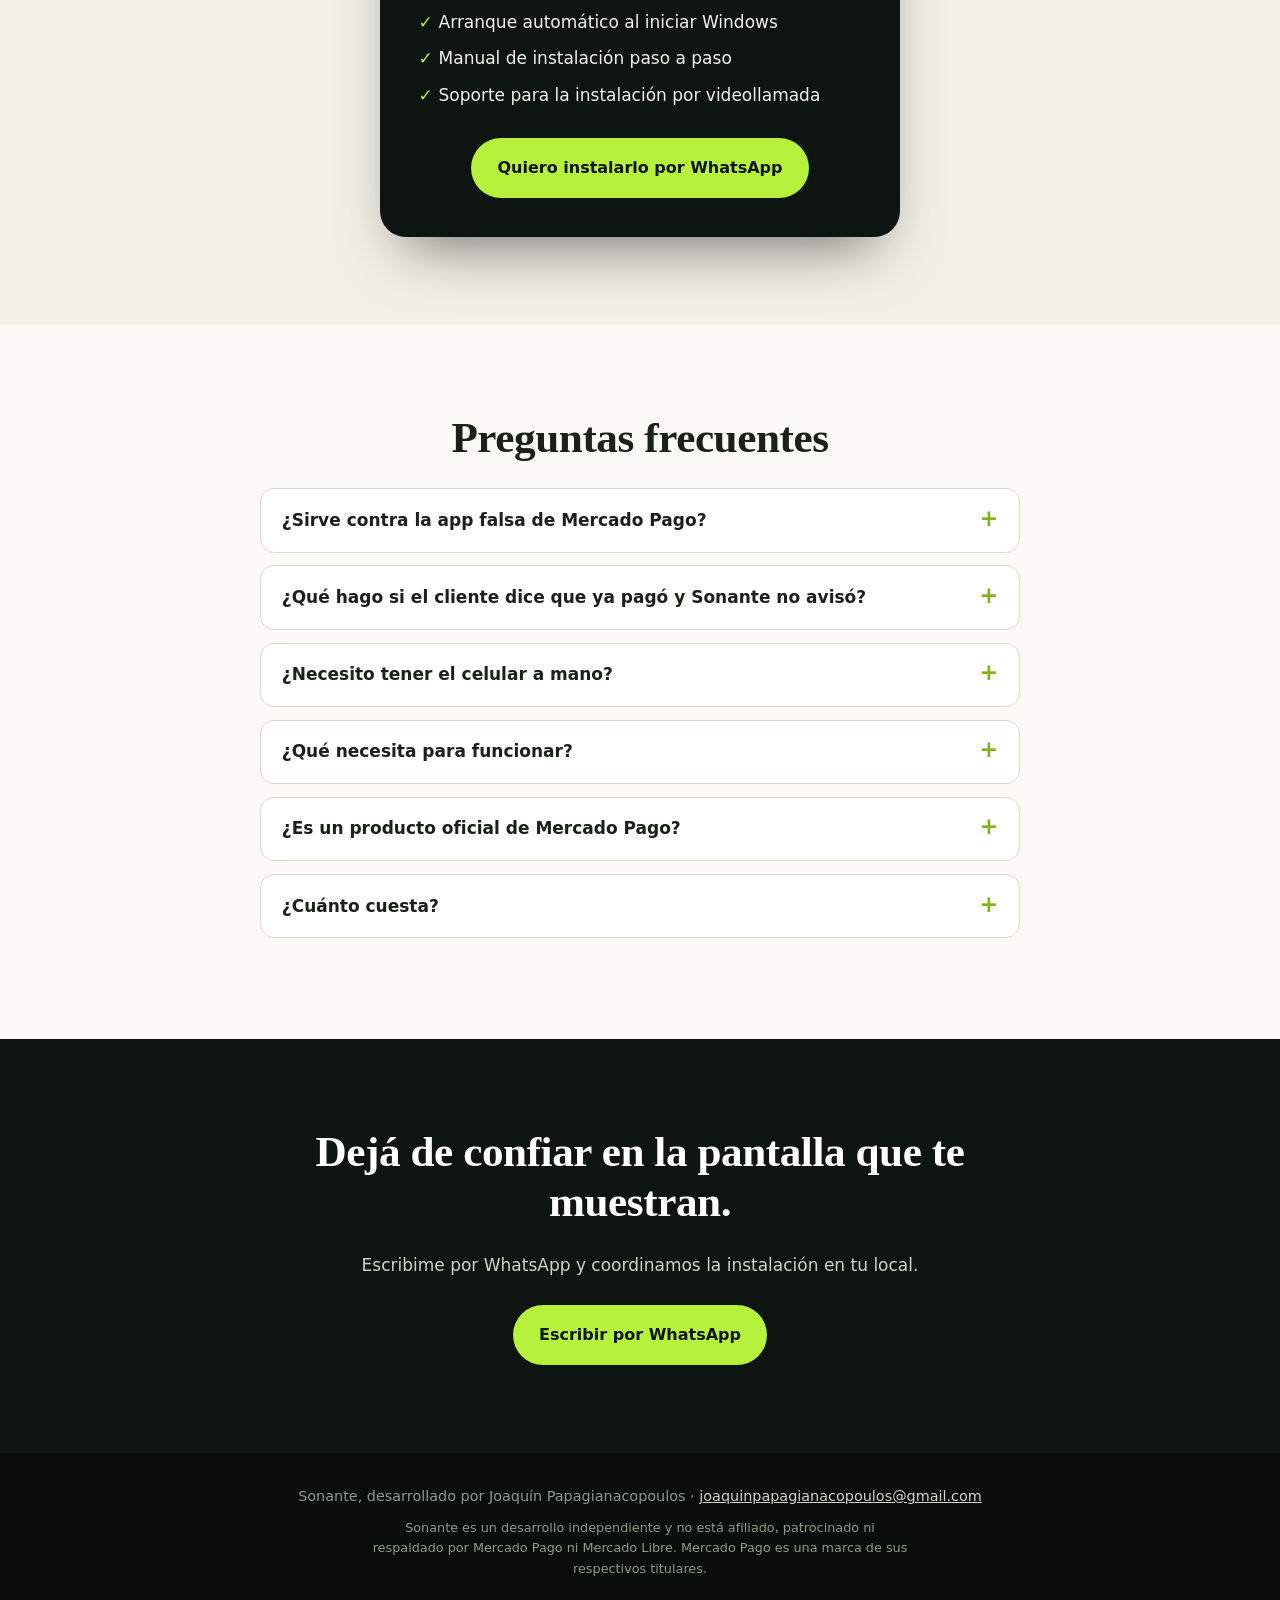
==== commit 8a025d99: "Poner el enlace de WhatsApp directo en el HTML Antes el href se completaba solo con JavaScript; los " ====
--- a/index.html
+++ b/index.html
@@ -232,7 +232,7 @@
 <header>
   <div class="wrap">
     <a href="#" class="logo" aria-label="Sonante, inicio"><span class="bars" aria-hidden="true"><i></i><i></i><i></i><i></i></span>Sonante</a>
-    <a class="btn btn-primary js-wa" href="#" data-msg="Hola! Quiero info sobre Sonante"><span class="long">Escribir por WhatsApp</span><span class="short">WhatsApp</span></a>
+    <a class="btn btn-primary js-wa" href="https://wa.me/5491164703346?text=Hola!%20Quiero%20info%20sobre%20Sonante" target="_blank" rel="noopener" data-msg="Hola! Quiero info sobre Sonante"><span class="long">Escribir por WhatsApp</span><span class="short">WhatsApp</span></a>
   </div>
 </header>
 
@@ -245,7 +245,7 @@
       <h1>Que no te hagan la de la <em>transferencia falsa</em>.</h1>
       <p class="lead">Sonante escucha los cobros que entran a tu cuenta de Mercado Pago y los anuncia por voz, al instante, desde la PC de tu local. Dejás de confiar en el comprobante que te muestran: <strong>si la plata entró, la escuchás</strong>.</p>
       <div class="cta">
-        <a class="btn btn-primary js-wa" href="#" data-msg="Hola! Quiero instalar Sonante en mi local">Quiero instalarlo por WhatsApp</a>
+        <a class="btn btn-primary js-wa" href="https://wa.me/5491164703346?text=Hola!%20Quiero%20instalar%20Sonante%20en%20mi%20local" target="_blank" rel="noopener" data-msg="Hola! Quiero instalar Sonante en mi local">Quiero instalarlo por WhatsApp</a>
         <a class="btn btn-ghost" href="#como-funciona">Cómo funciona</a>
       </div>
       <ul class="trust">
@@ -339,7 +339,7 @@
         <li>Manual de instalación paso a paso</li>
         <li>Soporte para la instalación por videollamada</li>
       </ul>
-      <a class="btn btn-primary js-wa" href="#" data-msg="Hola! Quiero comprar la licencia anual de Sonante">Quiero instalarlo por WhatsApp</a>
+      <a class="btn btn-primary js-wa" href="https://wa.me/5491164703346?text=Hola!%20Quiero%20comprar%20la%20licencia%20anual%20de%20Sonante" target="_blank" rel="noopener" data-msg="Hola! Quiero comprar la licencia anual de Sonante">Quiero instalarlo por WhatsApp</a>
     </div>
   </div>
 </section>
@@ -364,7 +364,7 @@
   <div class="wrap">
     <h2>Dejá de confiar en la pantalla que te muestran.</h2>
     <p>Escribime por WhatsApp y coordinamos la instalación en tu local.</p>
-    <a class="btn btn-primary js-wa" href="#" data-msg="Hola! Quiero instalar Sonante en mi local">Escribir por WhatsApp</a>
+    <a class="btn btn-primary js-wa" href="https://wa.me/5491164703346?text=Hola!%20Quiero%20instalar%20Sonante%20en%20mi%20local" target="_blank" rel="noopener" data-msg="Hola! Quiero instalar Sonante en mi local">Escribir por WhatsApp</a>
   </div>
 </section>
 </main>
@@ -376,7 +376,7 @@
   </div>
 </footer>
 
-<a class="btn btn-primary sticky-wa js-wa" href="#" data-msg="Hola! Quiero info sobre Sonante">💬 Escribir por WhatsApp</a>
+<a class="btn btn-primary sticky-wa js-wa" href="https://wa.me/5491164703346?text=Hola!%20Quiero%20info%20sobre%20Sonante" target="_blank" rel="noopener" data-msg="Hola! Quiero info sobre Sonante">💬 Escribir por WhatsApp</a>
 
 <script>
   // === CONFIGURAR: número de WhatsApp con código de país, sin + ni espacios (ej: 5491155551234) ===
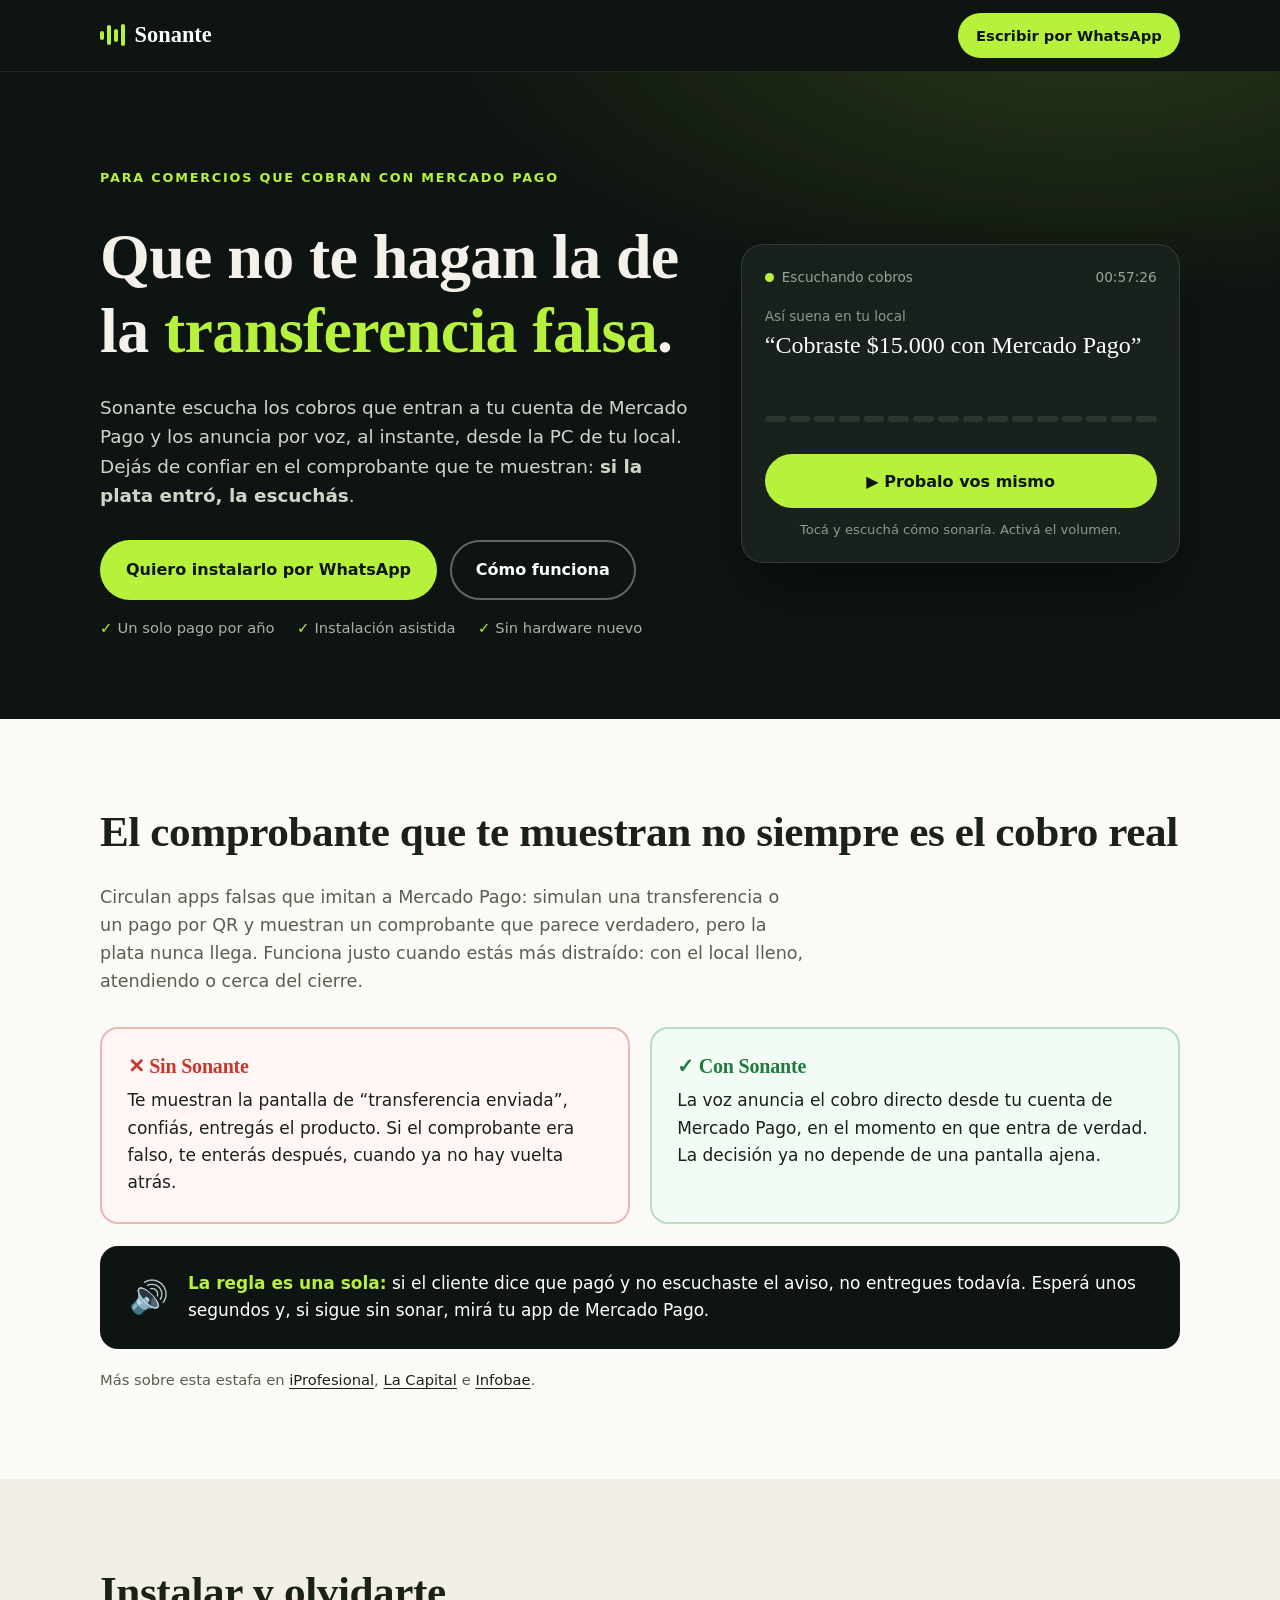
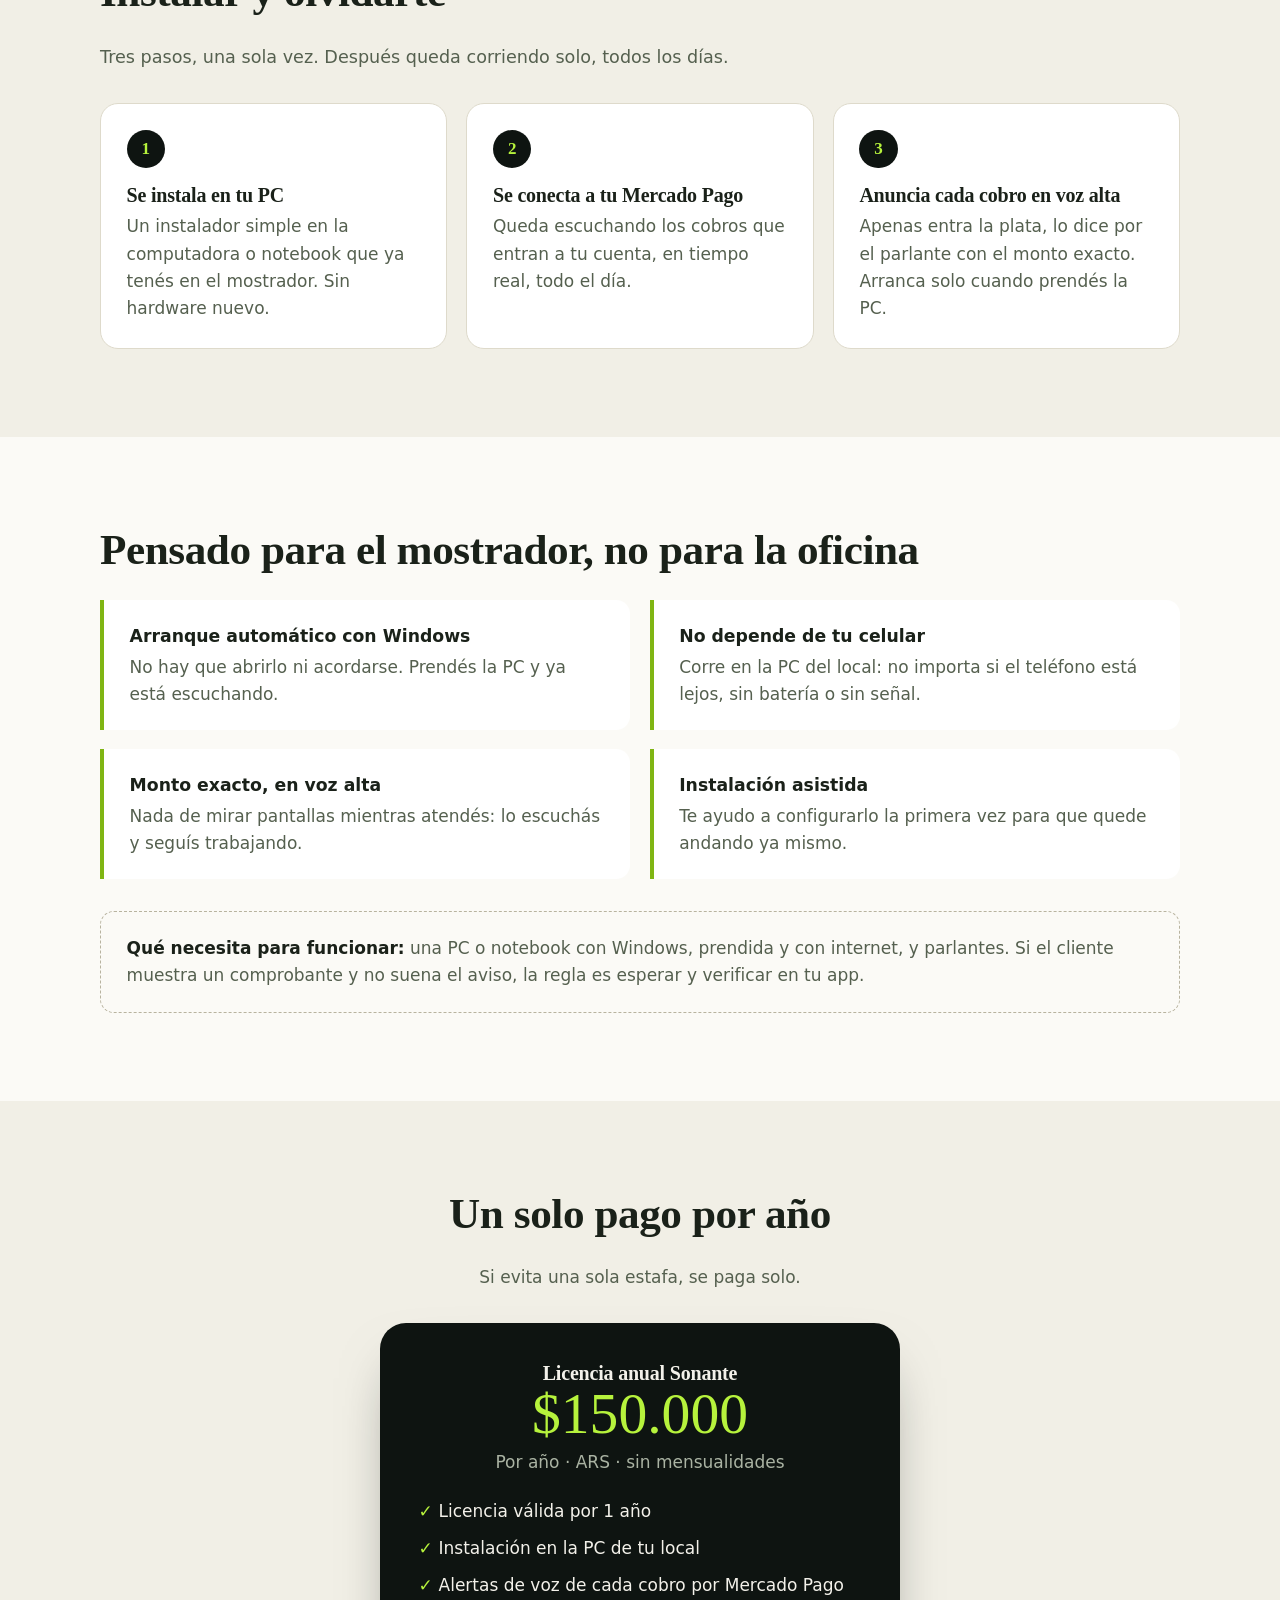
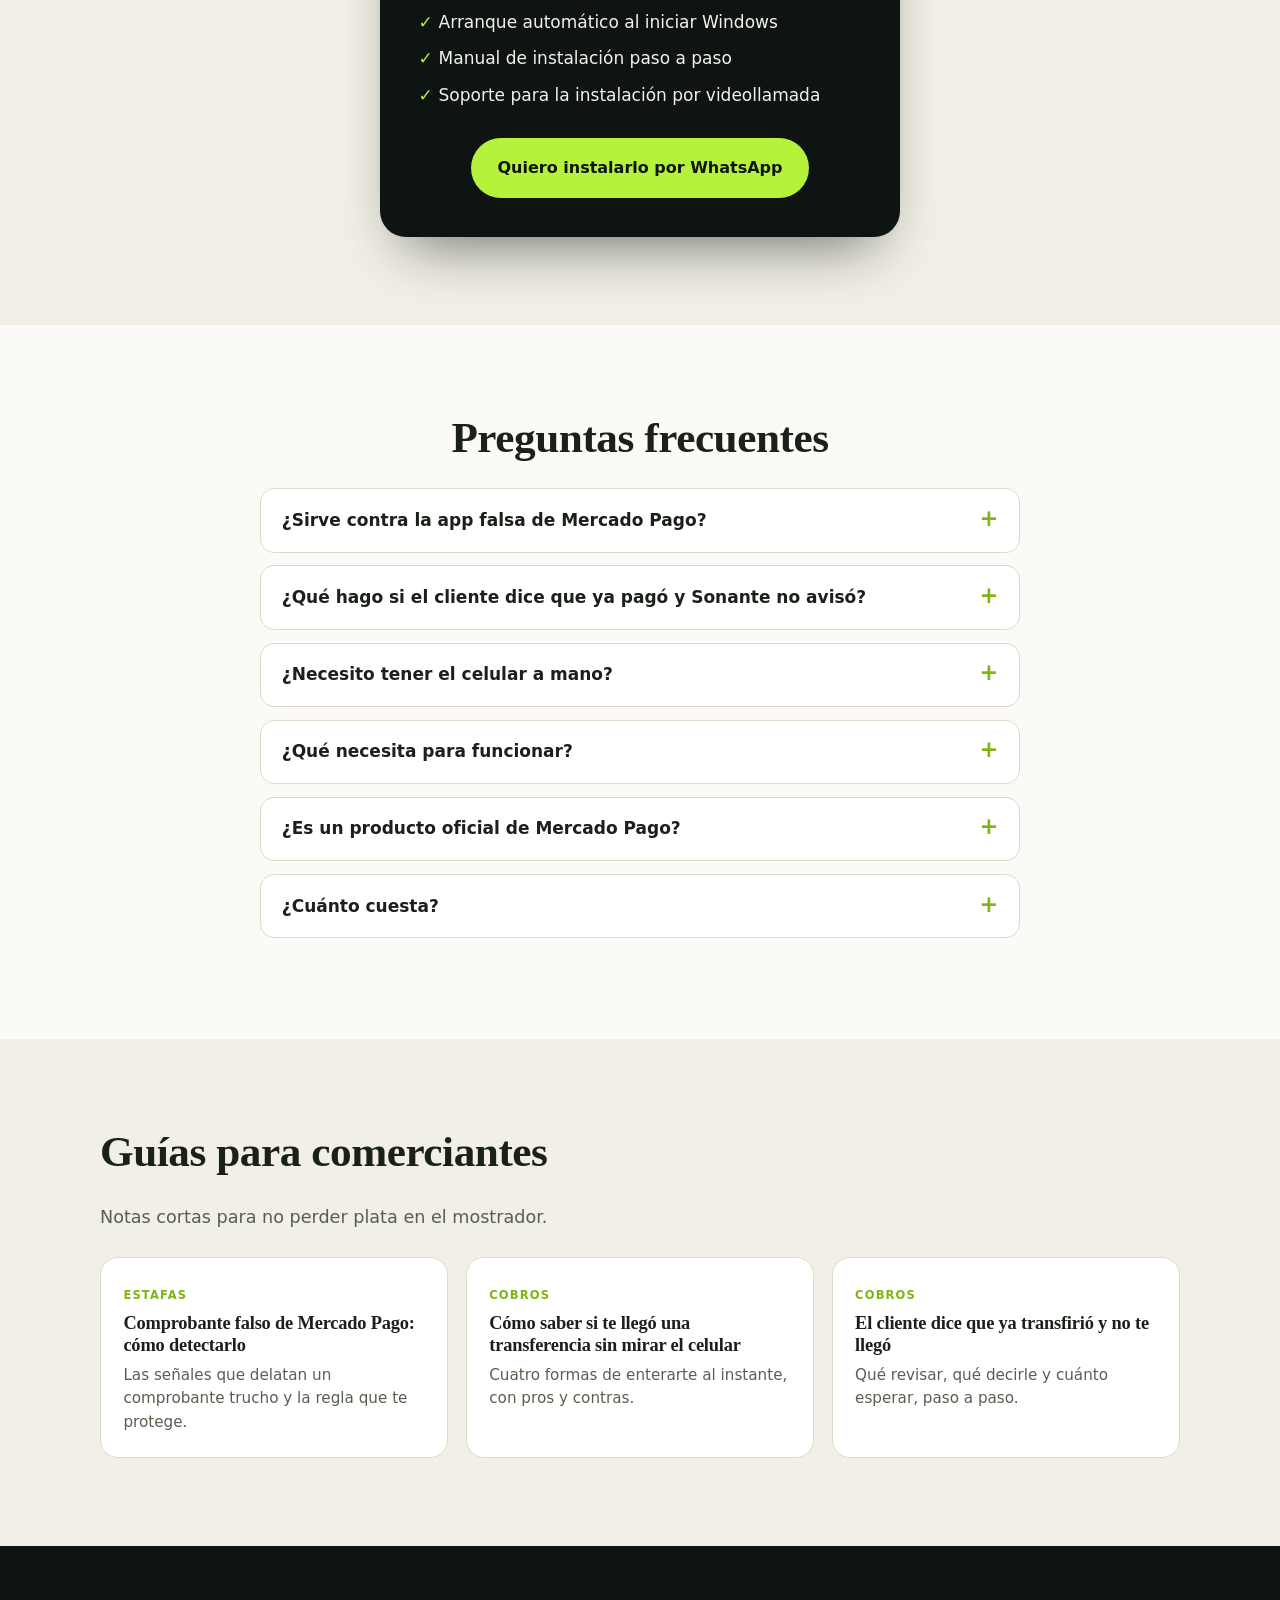
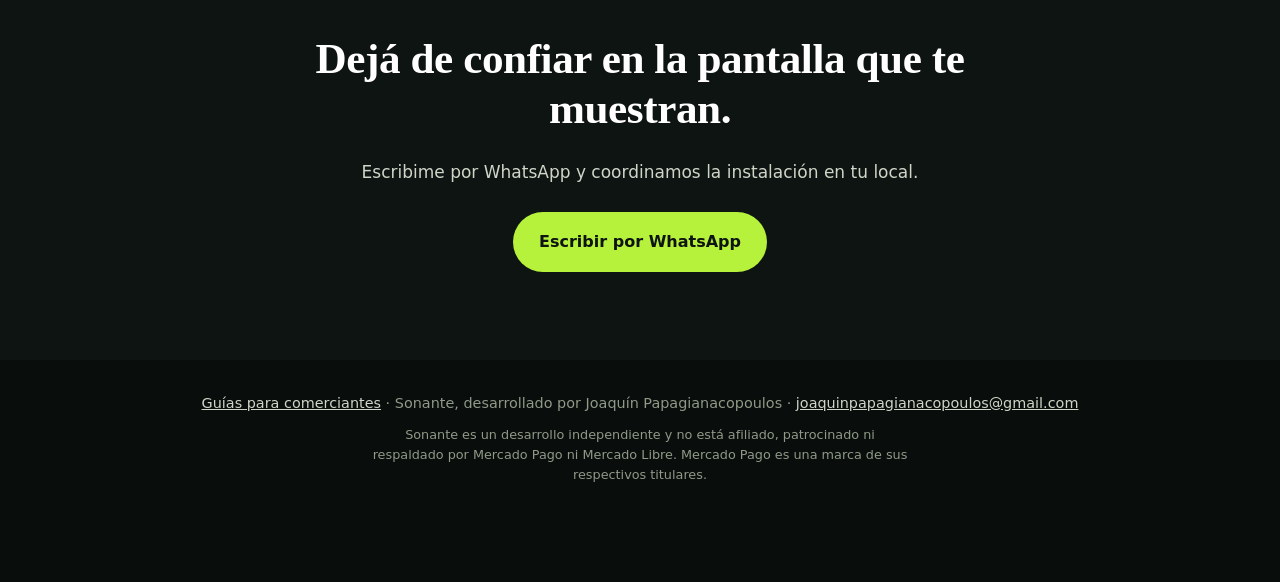
==== commit fd2db7ab: "Agregar blog con 3 guías para comerciantes - Cómo saber si te llegó una transferencia de Mercado Pag" ====
--- a/index.html
+++ b/index.html
@@ -188,6 +188,13 @@
   summary::-webkit-details-marker{display:none}
   details p{padding:0 1.3rem 1.2rem;color:var(--muted)}
 
+  .guides{background:var(--paper-2)}
+  .gcards{display:grid;grid-template-columns:repeat(3,1fr);gap:1.1rem;margin-top:1.6rem}
+  .gcard{display:block;background:#fff;border:1px solid var(--line);border-radius:18px;padding:1.4rem;text-decoration:none;transition:transform .15s,box-shadow .15s}
+  .gcard:hover{transform:translateY(-3px);box-shadow:0 14px 30px -18px rgba(14,20,17,.5)}
+  .gcard small{color:var(--lime-d);font-weight:700;text-transform:uppercase;letter-spacing:.1em;font-size:.72rem}
+  .gcard h3{font-size:1.15rem;margin:.4rem 0 .5rem}
+  .gcard p{color:var(--muted);font-size:.95rem;line-height:1.55}
   .final{background:var(--ink);color:#fff;text-align:center}
   .final h2{max-width:16em;margin-inline:auto}
   .final p{color:#cfd6c8;margin-bottom:1.6rem}
@@ -202,6 +209,7 @@
     .hero-grid{grid-template-columns:1fr;gap:2.2rem}
   }
   @media (max-width:760px){
+    .gcards{grid-template-columns:1fr}
     .steps ol{grid-template-columns:1fr}
     .rule{flex-direction:column;text-align:center}
     .sticky-wa{display:flex;position:fixed;left:12px;right:12px;bottom:calc(12px + env(safe-area-inset-bottom));z-index:30;box-shadow:0 10px 30px rgba(0,0,0,.4)}
@@ -359,6 +367,19 @@
   </div>
 </section>
 
+<!-- GUÍAS -->
+<section id="guias" class="guides">
+  <div class="wrap">
+    <h2>Guías para comerciantes</h2>
+    <p class="intro" style="margin-bottom:0">Notas cortas para no perder plata en el mostrador.</p>
+    <div class="gcards">
+      <a class="gcard" href="/blog/comprobante-falso-mercado-pago/"><small>Estafas</small><h3>Comprobante falso de Mercado Pago: cómo detectarlo</h3><p>Las señales que delatan un comprobante trucho y la regla que te protege.</p></a>
+      <a class="gcard" href="/blog/saber-si-llego-una-transferencia-mercado-pago/"><small>Cobros</small><h3>Cómo saber si te llegó una transferencia sin mirar el celular</h3><p>Cuatro formas de enterarte al instante, con pros y contras.</p></a>
+      <a class="gcard" href="/blog/cliente-dice-que-transfirio-y-no-llego/"><small>Cobros</small><h3>El cliente dice que ya transfirió y no te llegó</h3><p>Qué revisar, qué decirle y cuánto esperar, paso a paso.</p></a>
+    </div>
+  </div>
+</section>
+
 <!-- CTA FINAL -->
 <section class="final">
   <div class="wrap">
@@ -371,7 +392,7 @@
 
 <footer>
   <div class="wrap">
-    <p>Sonante, desarrollado por Joaquín Papagianacopoulos · <a href="mailto:joaquinpapagianacopoulos@gmail.com">joaquinpapagianacopoulos@gmail.com</a></p>
+    <p><a href="/blog/">Guías para comerciantes</a> · Sonante, desarrollado por Joaquín Papagianacopoulos · <a href="mailto:joaquinpapagianacopoulos@gmail.com">joaquinpapagianacopoulos@gmail.com</a></p>
     <p class="legal">Sonante es un desarrollo independiente y no está afiliado, patrocinado ni respaldado por Mercado Pago ni Mercado Libre. Mercado Pago es una marca de sus respectivos titulares.</p>
   </div>
 </footer>
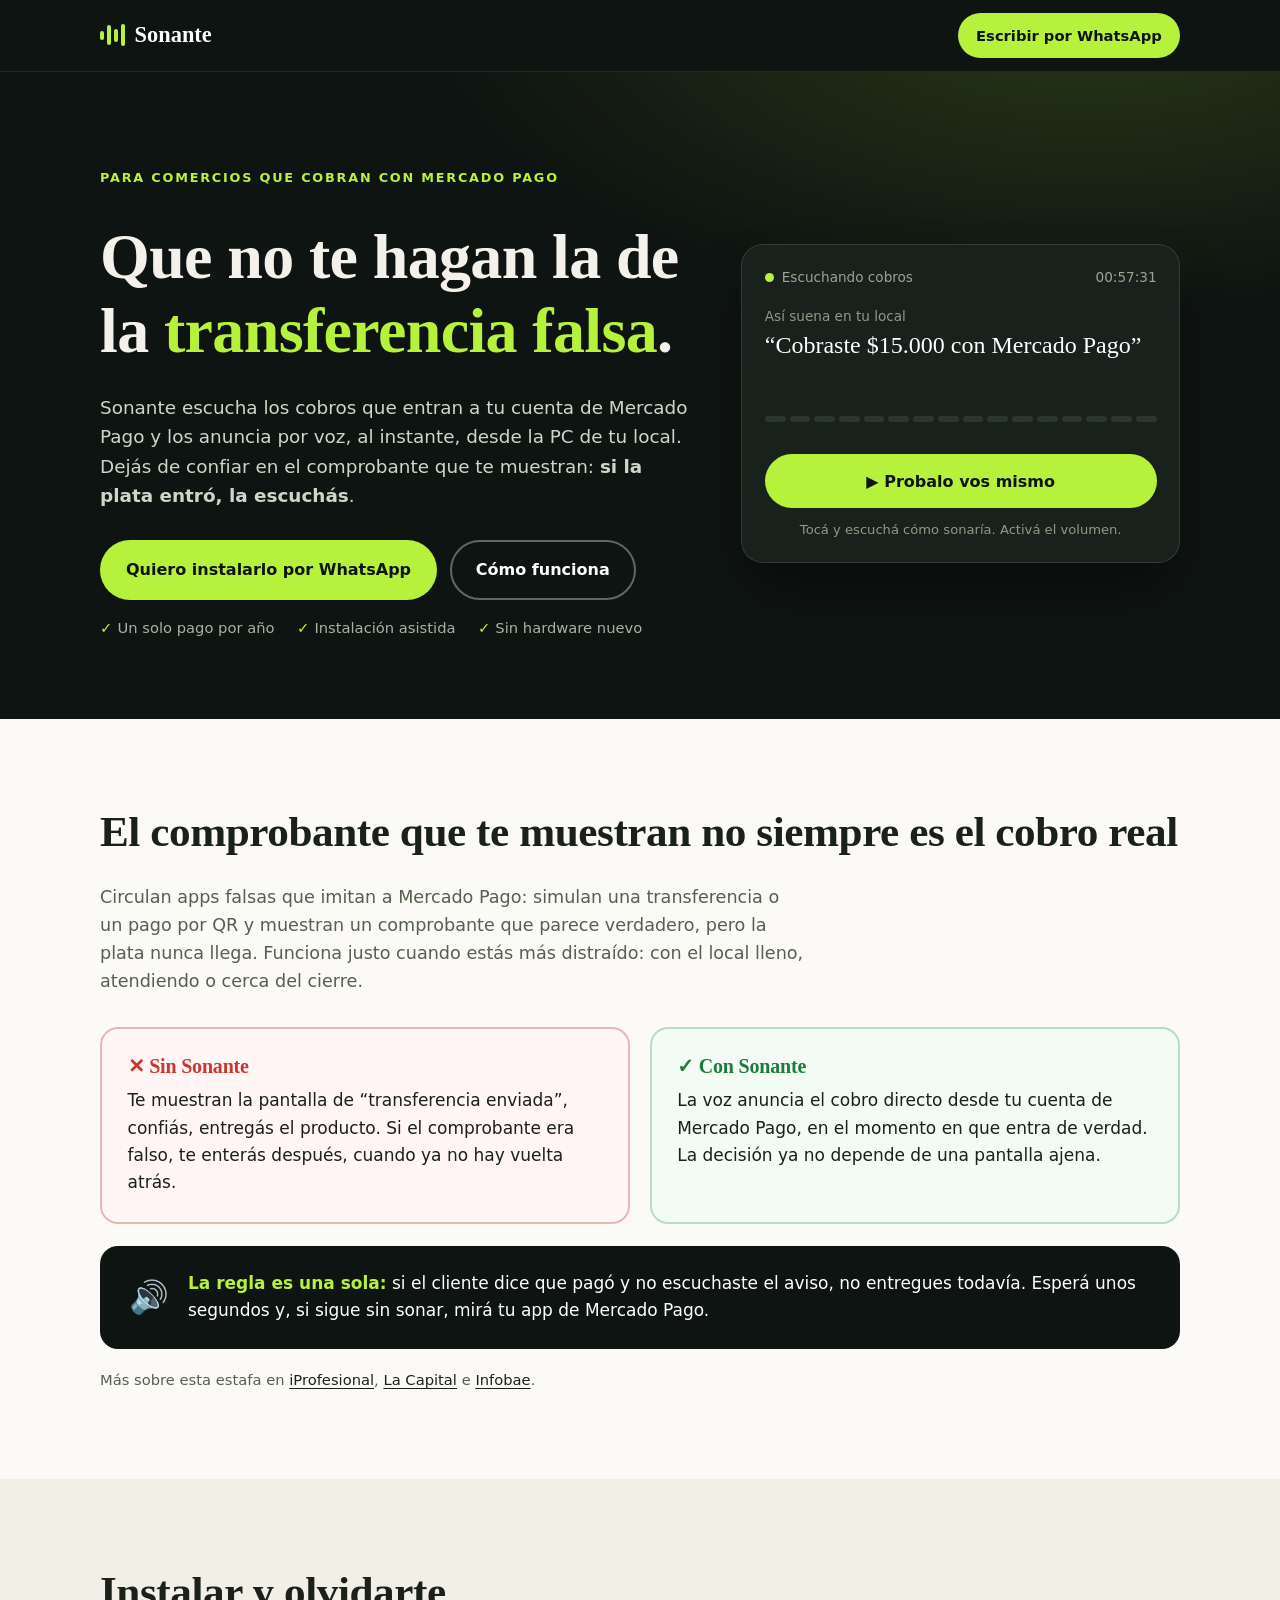
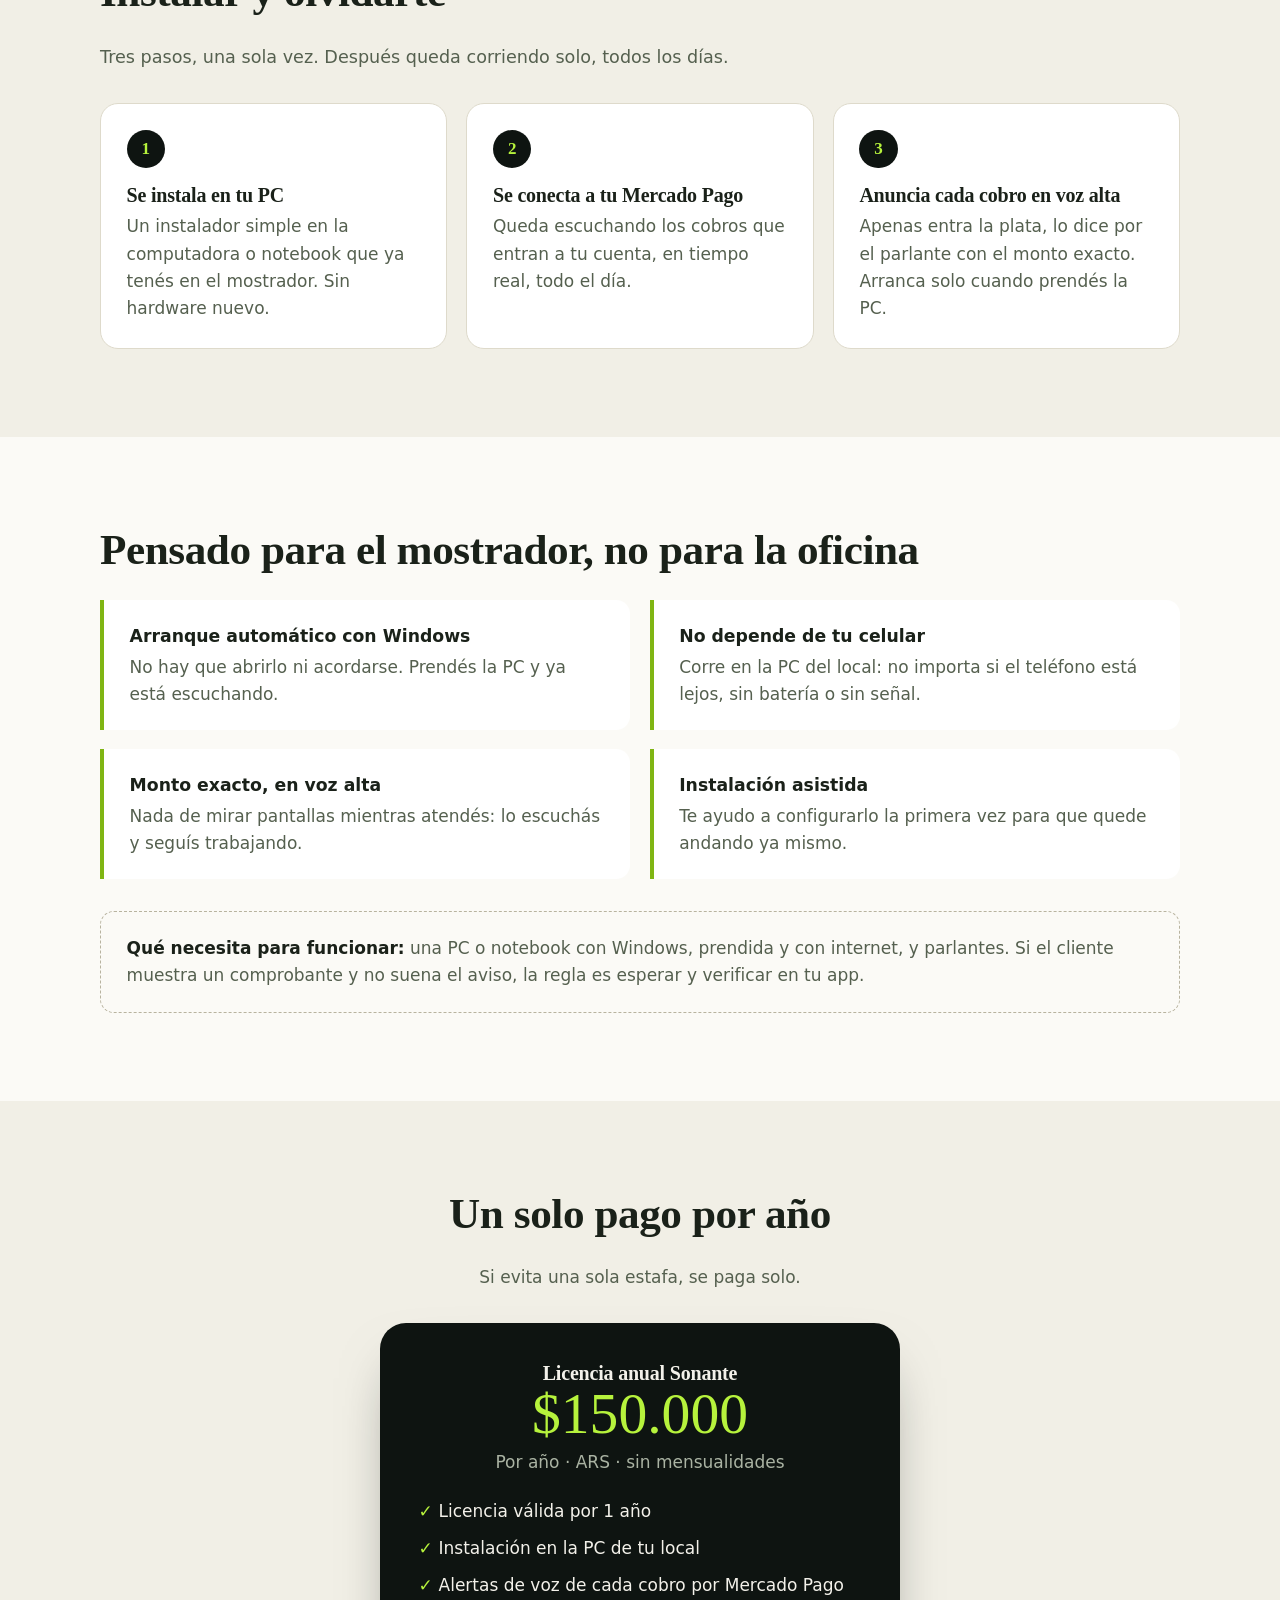
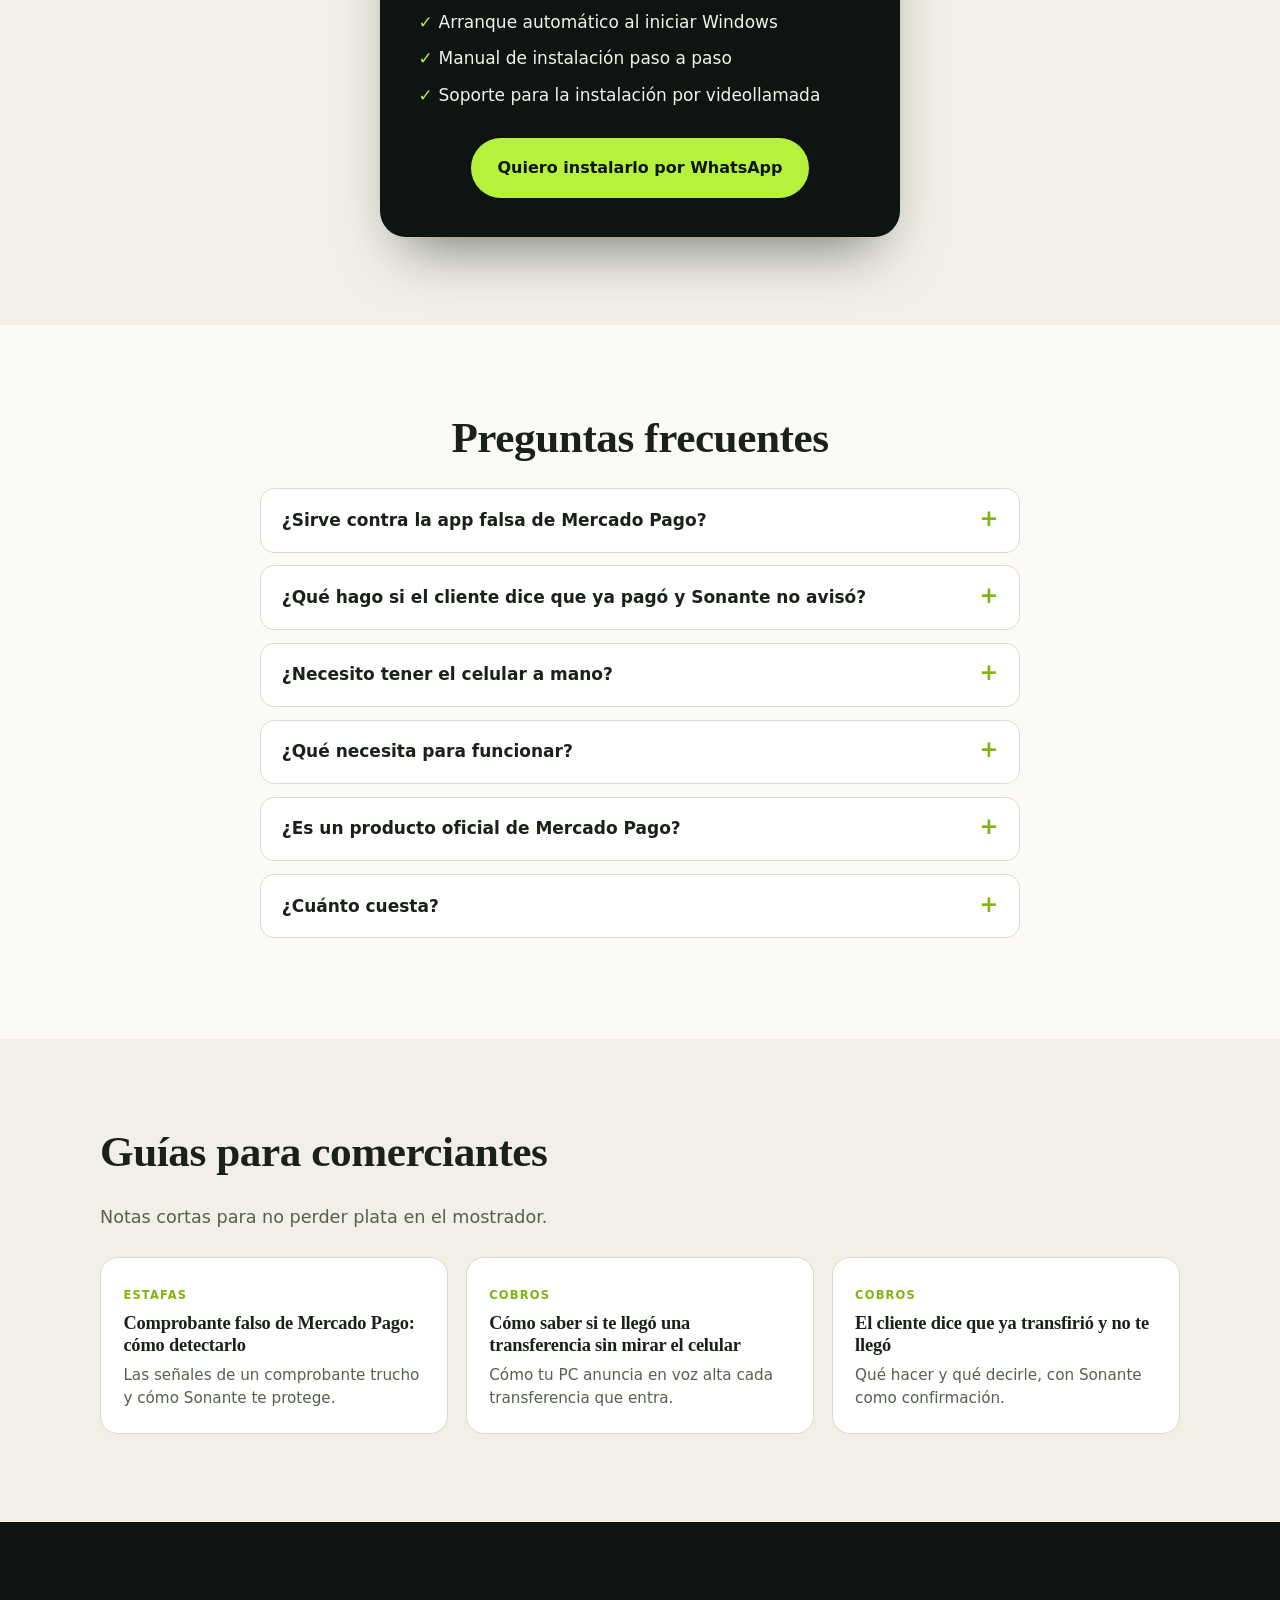
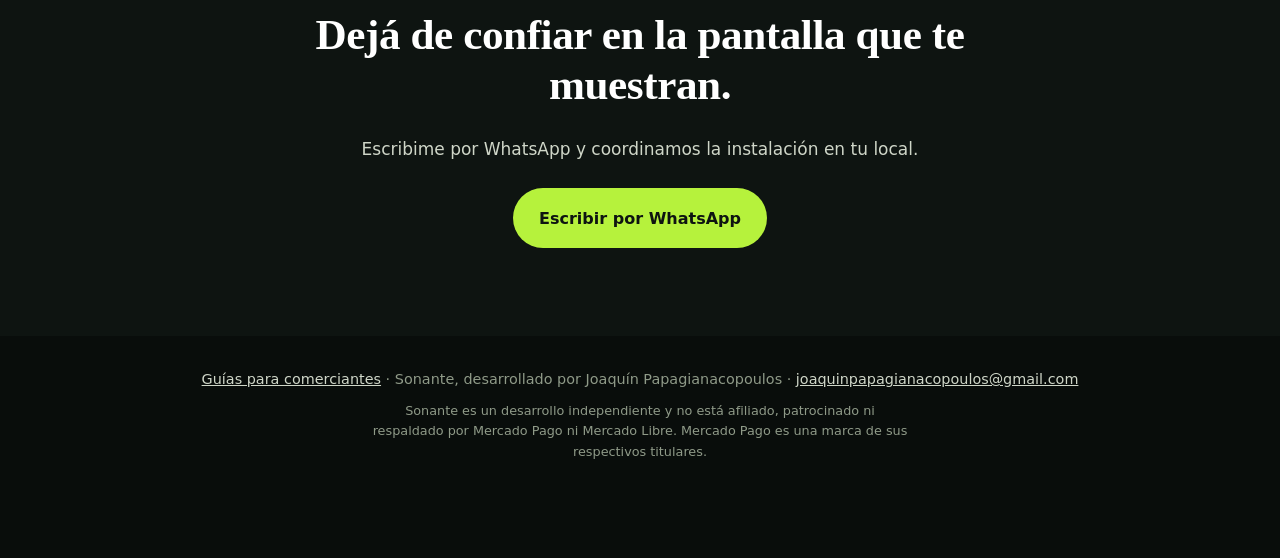
==== commit c5247260: "Reescribir las guías para presentar a Sonante como la solución - Se quitan las alternativas (cobro p" ====
--- a/index.html
+++ b/index.html
@@ -373,9 +373,9 @@
     <h2>Guías para comerciantes</h2>
     <p class="intro" style="margin-bottom:0">Notas cortas para no perder plata en el mostrador.</p>
     <div class="gcards">
-      <a class="gcard" href="/blog/comprobante-falso-mercado-pago/"><small>Estafas</small><h3>Comprobante falso de Mercado Pago: cómo detectarlo</h3><p>Las señales que delatan un comprobante trucho y la regla que te protege.</p></a>
-      <a class="gcard" href="/blog/saber-si-llego-una-transferencia-mercado-pago/"><small>Cobros</small><h3>Cómo saber si te llegó una transferencia sin mirar el celular</h3><p>Cuatro formas de enterarte al instante, con pros y contras.</p></a>
-      <a class="gcard" href="/blog/cliente-dice-que-transfirio-y-no-llego/"><small>Cobros</small><h3>El cliente dice que ya transfirió y no te llegó</h3><p>Qué revisar, qué decirle y cuánto esperar, paso a paso.</p></a>
+      <a class="gcard" href="/blog/comprobante-falso-mercado-pago/"><small>Estafas</small><h3>Comprobante falso de Mercado Pago: cómo detectarlo</h3><p>Las señales de un comprobante trucho y cómo Sonante te protege.</p></a>
+      <a class="gcard" href="/blog/saber-si-llego-una-transferencia-mercado-pago/"><small>Cobros</small><h3>Cómo saber si te llegó una transferencia sin mirar el celular</h3><p>Cómo tu PC anuncia en voz alta cada transferencia que entra.</p></a>
+      <a class="gcard" href="/blog/cliente-dice-que-transfirio-y-no-llego/"><small>Cobros</small><h3>El cliente dice que ya transfirió y no te llegó</h3><p>Qué hacer y qué decirle, con Sonante como confirmación.</p></a>
     </div>
   </div>
 </section>
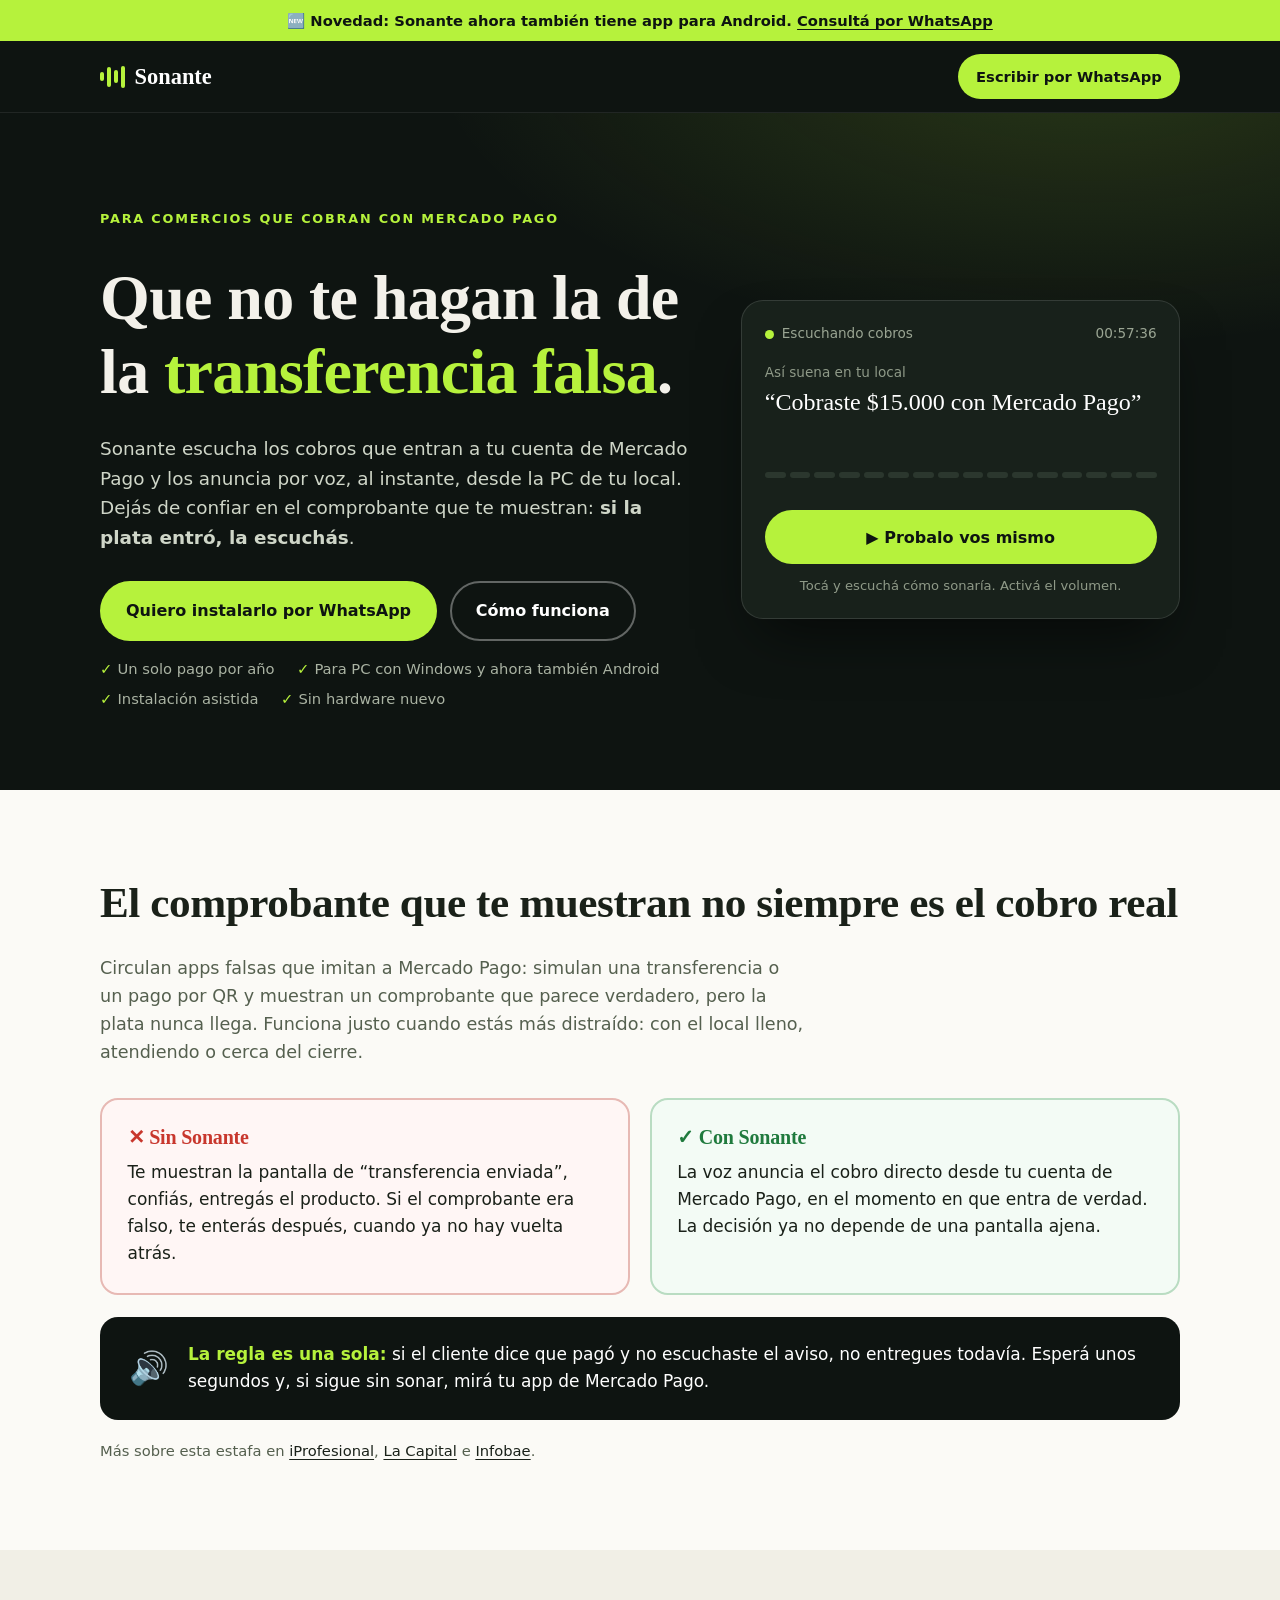
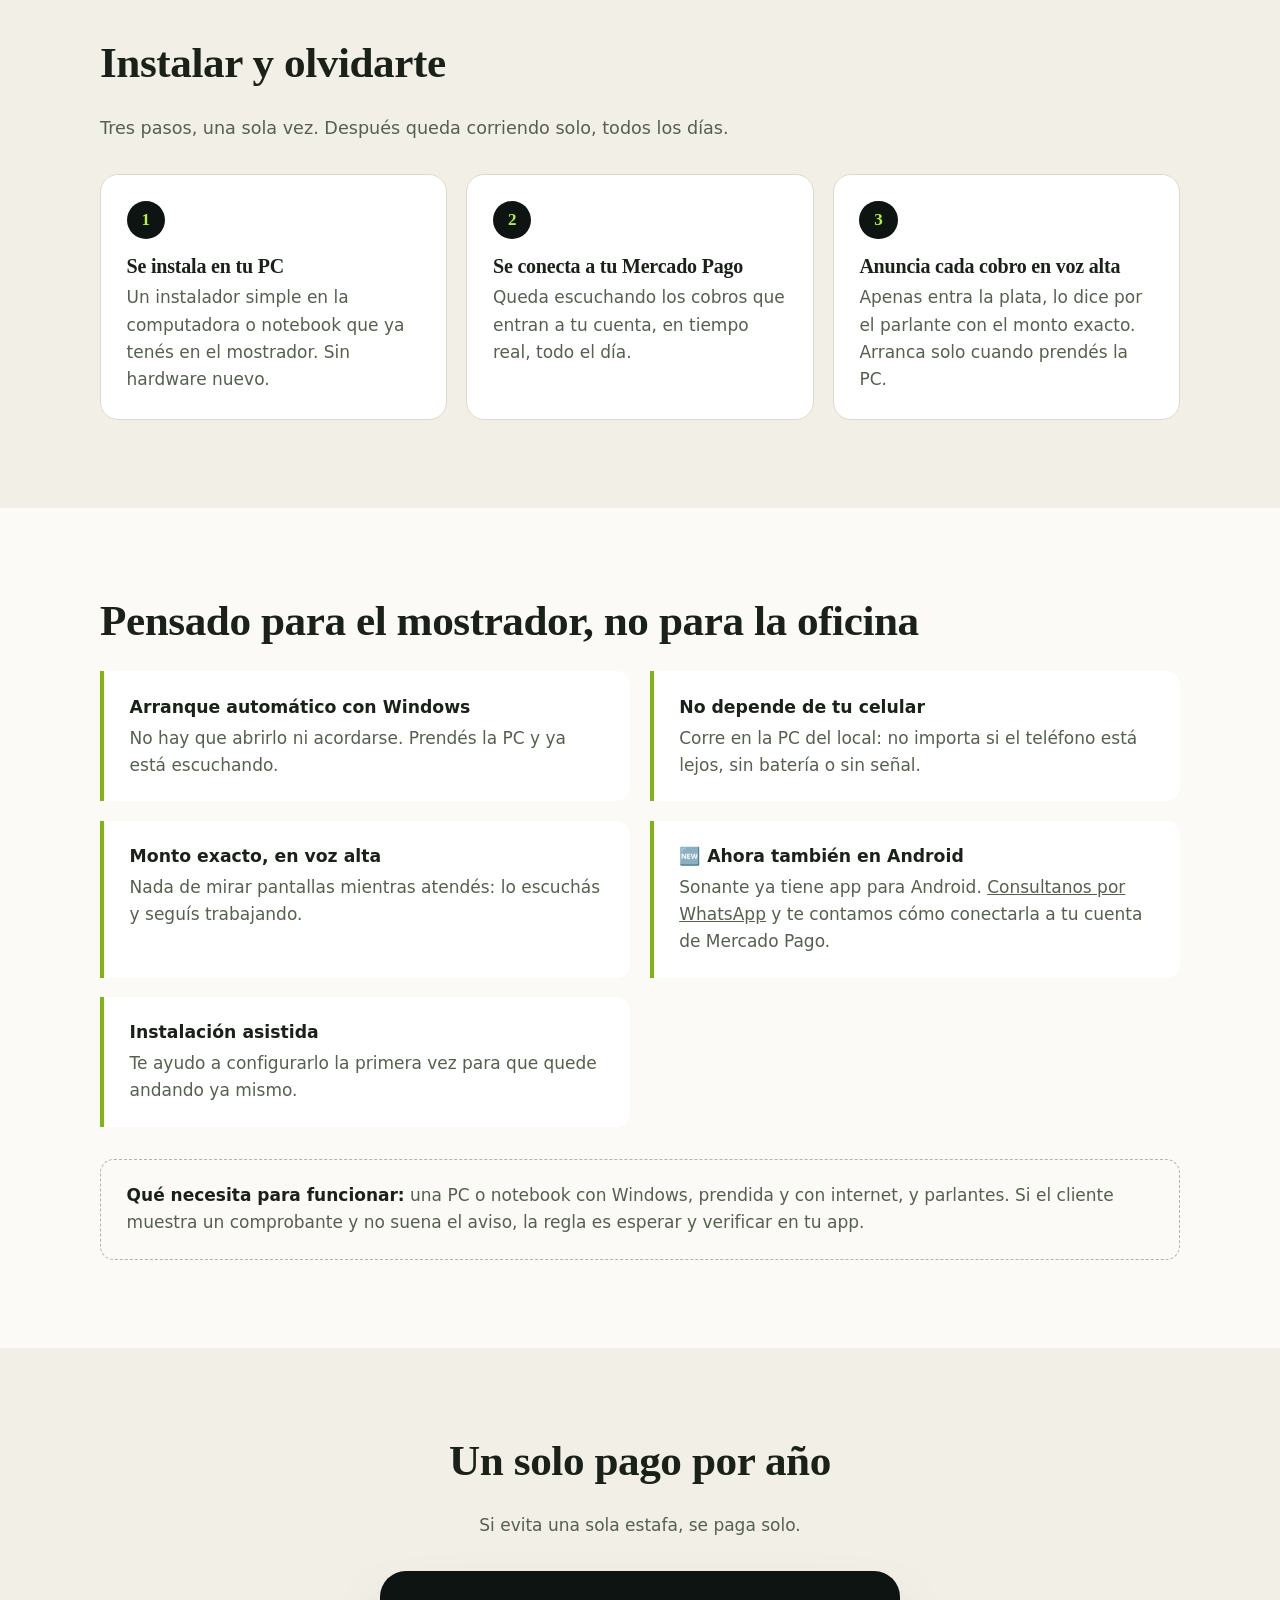
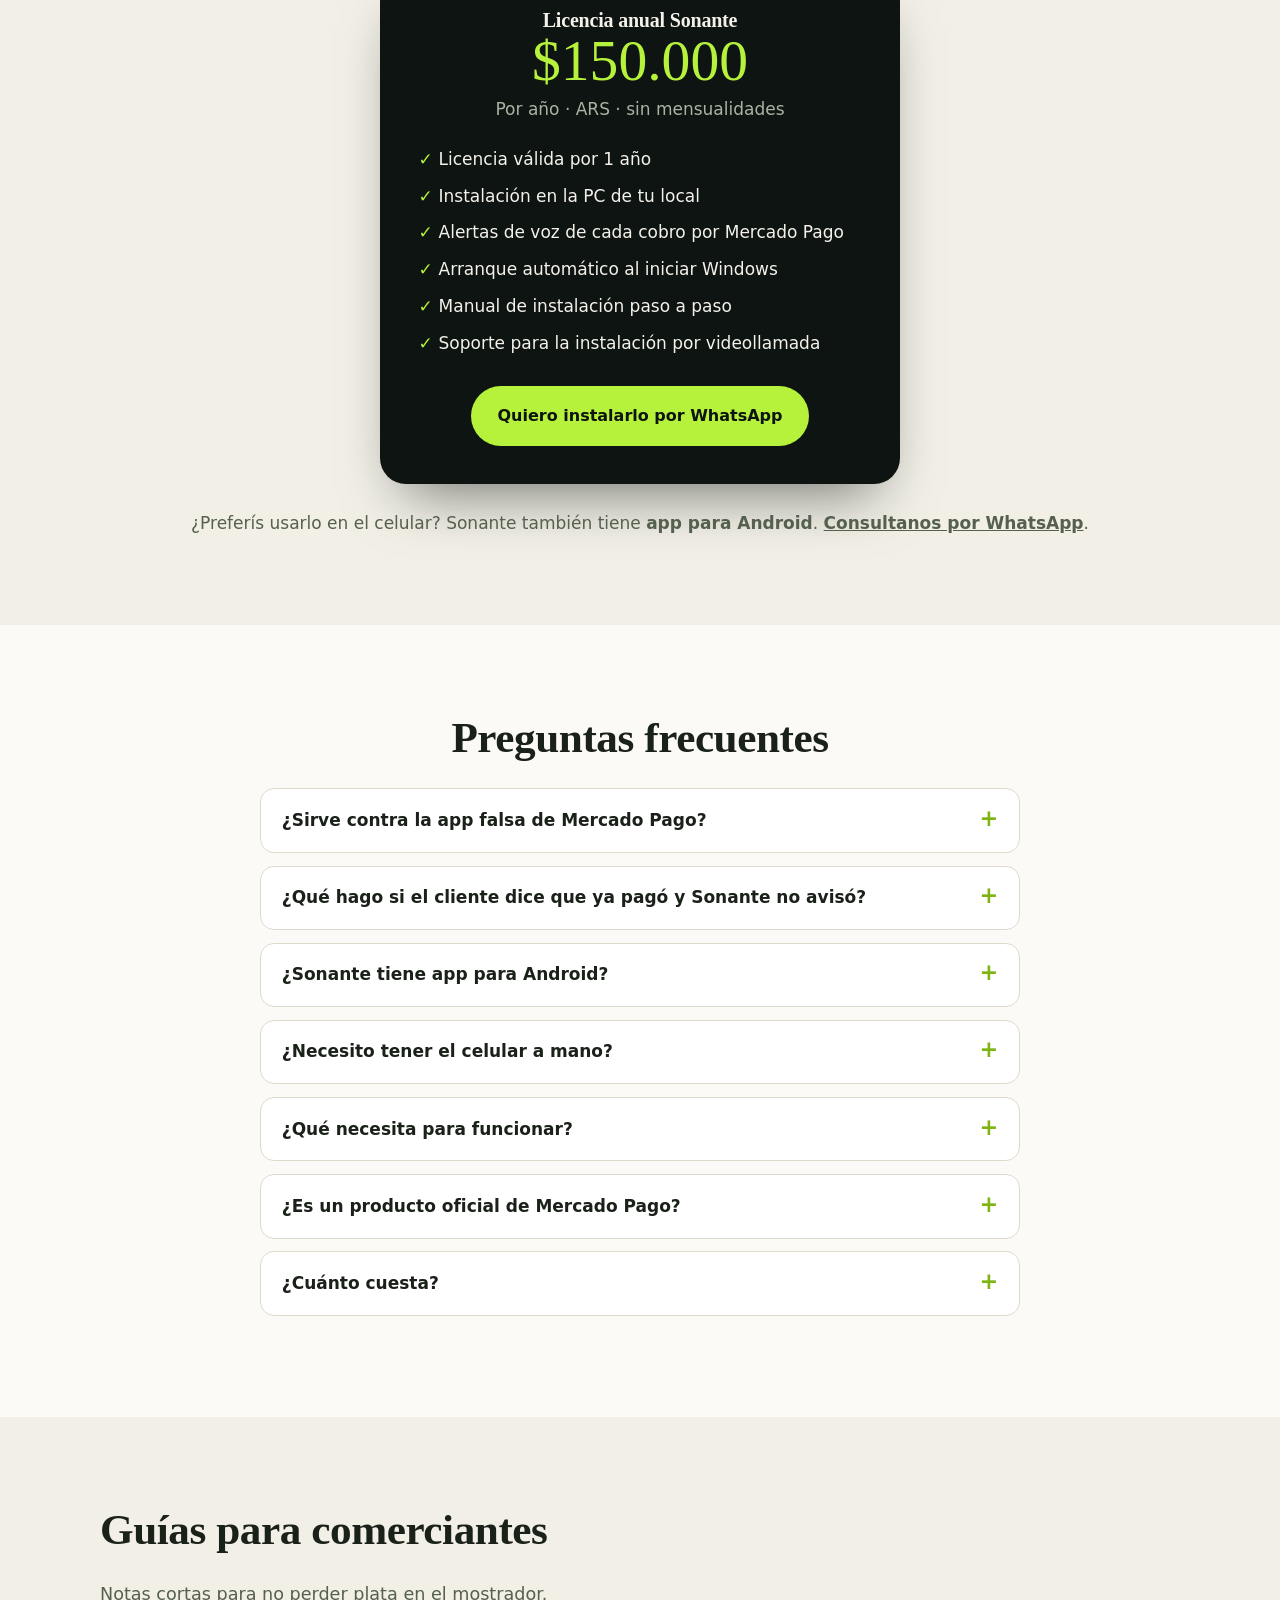
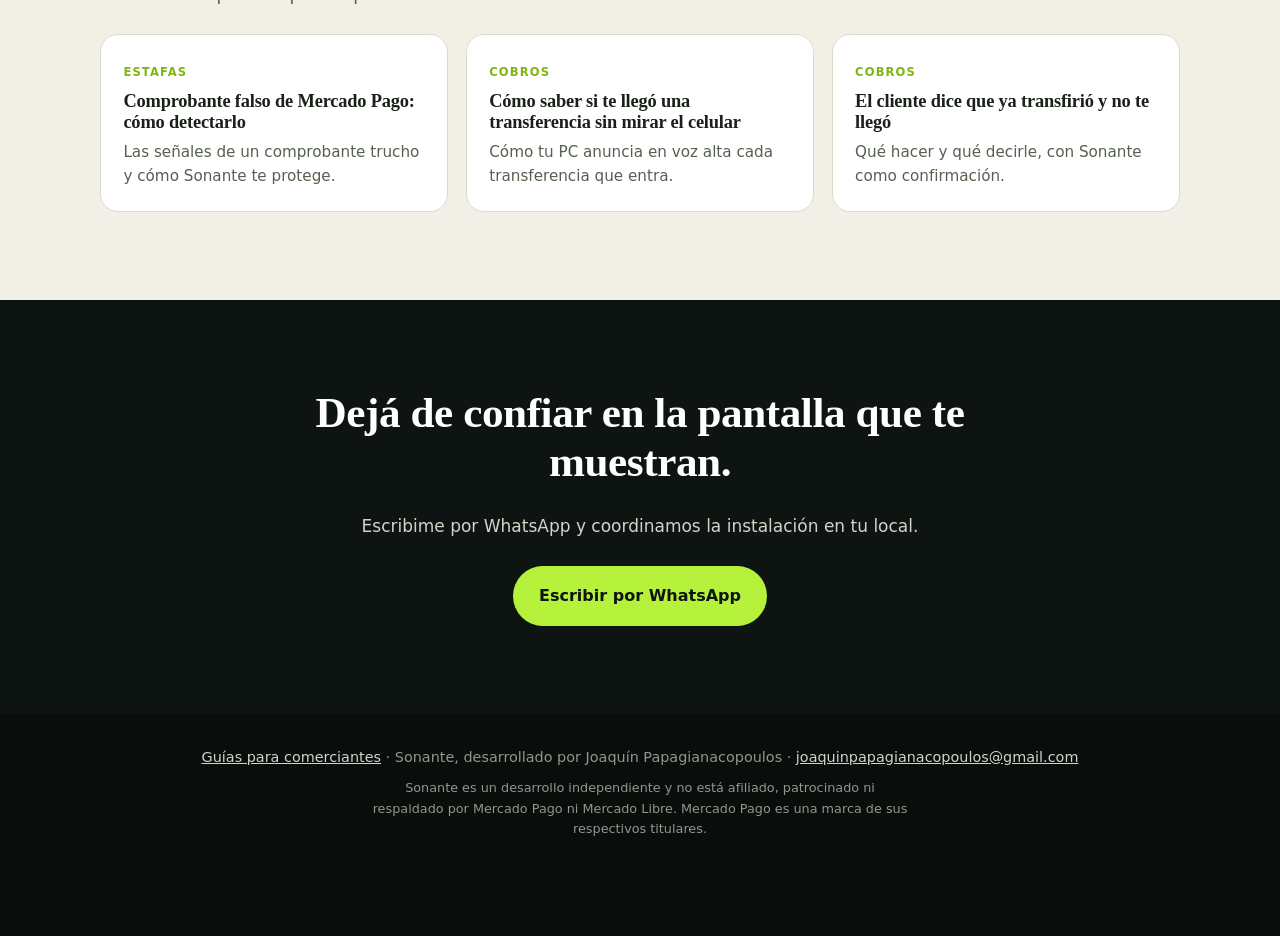
==== commit eb9f31aa: "Promocionar la app de Sonante para Android - Barra de novedad en la home y el blog - Mención en el i" ====
--- a/index.html
+++ b/index.html
@@ -4,7 +4,7 @@
 <meta charset="UTF-8">
 <meta name="viewport" content="width=device-width, initial-scale=1, viewport-fit=cover">
 <title>Sonante: evitá transferencias falsas con aviso por voz</title>
-<meta name="description" content="Sonante anuncia por voz, desde la PC de tu local, cada cobro que entra a tu Mercado Pago. Evitá transferencias y comprobantes falsos. Licencia anual.">
+<meta name="description" content="Sonante anuncia por voz cada cobro que entra a tu Mercado Pago, en tu PC y ahora también en Android. Evitá transferencias y comprobantes falsos. Licencia anual.">
 <link rel="canonical" href="https://sonantemp.com/">
 <meta name="theme-color" content="#0e1411">
 <meta property="og:type" content="website">
@@ -25,9 +25,9 @@
       "@id": "https://sonantemp.com/#software",
       "name": "Sonante",
       "url": "https://sonantemp.com/",
-      "description": "Aplicación para Windows que anuncia por voz, desde la computadora del local, cada cobro que entra a la cuenta de Mercado Pago del comerciante, para evitar estafas con transferencias y comprobantes falsos.",
+      "description": "Aplicación para Windows y Android que anuncia por voz, desde la computadora o el celular del comerciante, cada cobro que entra a la cuenta de Mercado Pago del comerciante, para evitar estafas con transferencias y comprobantes falsos.",
       "applicationCategory": "BusinessApplication",
-      "operatingSystem": "Windows",
+      "operatingSystem": ["Windows", "Android"],
       "inLanguage": "es-AR",
       "offers": {
         "@type": "Offer",
@@ -54,8 +54,13 @@
         },
         {
           "@type": "Question",
+          "name": "¿Sonante tiene app para Android?",
+          "acceptedAnswer": { "@type": "Answer", "text": "Sí. Sonante ahora también tiene app para Android, además de la versión para PC con Windows. Escribinos por WhatsApp y te contamos cómo instalarla y conectarla a tu cuenta de Mercado Pago." }
+        },
+        {
+          "@type": "Question",
           "name": "¿Necesito tener el celular a mano?",
-          "acceptedAnswer": { "@type": "Answer", "text": "No. Sonante corre en la PC del local, así que no importa si el teléfono está lejos, sin batería o sin señal." }
+          "acceptedAnswer": { "@type": "Answer", "text": "No para la versión de PC: corre en la computadora del local, así que no importa si el teléfono está lejos, sin batería o sin señal. Si preferís usarlo en el celular, ahora también hay app para Android." }
         },
         {
           "@type": "Question",
@@ -104,6 +109,8 @@
   .eyebrow{font-size:.8rem;text-transform:uppercase;letter-spacing:.14em;font-weight:700;color:var(--lime)}
 
   /* header */
+  .announce{background:var(--lime);color:var(--ink);text-align:center;font-size:.92rem;font-weight:600;padding:.55rem 4%}
+  .announce a{color:var(--ink);text-underline-offset:3px;font-weight:800}
   header{background:var(--ink);color:#fff;position:sticky;top:0;z-index:20;border-bottom:1px solid rgba(255,255,255,.08)}
   header .wrap{display:flex;align-items:center;justify-content:space-between;padding:.8rem 0}
   .logo{display:flex;align-items:center;gap:.6rem;font-family:var(--serif);font-size:1.4rem;font-weight:700;text-decoration:none}
@@ -237,6 +244,7 @@
 </head>
 <body>
 
+<div class="announce">🆕 Novedad: Sonante ahora también tiene <b>app para Android</b>. <a href="https://wa.me/5491164703346?text=Hola!%20Quiero%20info%20sobre%20la%20app%20de%20Sonante%20para%20Android" target="_blank" rel="noopener">Consultá por WhatsApp</a></div>
 <header>
   <div class="wrap">
     <a href="#" class="logo" aria-label="Sonante, inicio"><span class="bars" aria-hidden="true"><i></i><i></i><i></i><i></i></span>Sonante</a>
@@ -258,6 +266,7 @@
       </div>
       <ul class="trust">
         <li>Un solo pago por año</li>
+        <li>Para PC con Windows y ahora también Android</li>
         <li>Instalación asistida</li>
         <li>Sin hardware nuevo</li>
       </ul>
@@ -324,6 +333,7 @@
       <li><strong>Arranque automático con Windows</strong><span>No hay que abrirlo ni acordarse. Prendés la PC y ya está escuchando.</span></li>
       <li><strong>No depende de tu celular</strong><span>Corre en la PC del local: no importa si el teléfono está lejos, sin batería o sin señal.</span></li>
       <li><strong>Monto exacto, en voz alta</strong><span>Nada de mirar pantallas mientras atendés: lo escuchás y seguís trabajando.</span></li>
+      <li><strong>🆕 Ahora también en Android</strong><span>Sonante ya tiene app para Android. <a href="https://wa.me/5491164703346?text=Hola!%20Quiero%20info%20sobre%20la%20app%20de%20Sonante%20para%20Android" target="_blank" rel="noopener">Consultanos por WhatsApp</a> y te contamos cómo conectarla a tu cuenta de Mercado Pago.</span></li>
       <li><strong>Instalación asistida</strong><span>Te ayudo a configurarlo la primera vez para que quede andando ya mismo.</span></li>
     </ul>
     <p class="needs"><b>Qué necesita para funcionar:</b> una PC o notebook con Windows, prendida y con internet, y parlantes. Si el cliente muestra un comprobante y no suena el aviso, la regla es esperar y verificar en tu app.</p>
@@ -349,6 +359,7 @@
       </ul>
       <a class="btn btn-primary js-wa" href="https://wa.me/5491164703346?text=Hola!%20Quiero%20comprar%20la%20licencia%20anual%20de%20Sonante" target="_blank" rel="noopener" data-msg="Hola! Quiero comprar la licencia anual de Sonante">Quiero instalarlo por WhatsApp</a>
     </div>
+    <p class="roi" style="margin:1.6rem 0 0">¿Preferís usarlo en el celular? Sonante también tiene <b>app para Android</b>. <a href="https://wa.me/5491164703346?text=Hola!%20Quiero%20info%20sobre%20la%20app%20de%20Sonante%20para%20Android" target="_blank" rel="noopener" style="font-weight:700">Consultanos por WhatsApp</a>.</p>
   </div>
 </section>
 
@@ -359,7 +370,8 @@
     <div class="faq">
       <details><summary>¿Sirve contra la app falsa de Mercado Pago?</summary><p>Sí, ese es su objetivo. La app falsa simula una transferencia o un pago por QR y muestra un comprobante, pero la plata nunca entra. Sonante anuncia solo los cobros que realmente ingresan a tu cuenta, así que si el cliente muestra un comprobante y no escuchás el aviso, esperá antes de entregar.</p></details>
       <details><summary>¿Qué hago si el cliente dice que ya pagó y Sonante no avisó?</summary><p>No entregues todavía. Esperá unos segundos y, si sigue sin avisar, verificá el movimiento en tu app oficial de Mercado Pago. Un comprobante en la pantalla del cliente no prueba que la plata haya llegado.</p></details>
-      <details><summary>¿Necesito tener el celular a mano?</summary><p>No. Sonante corre en la PC del local, así que no importa si el teléfono está lejos, sin batería o sin señal.</p></details>
+      <details><summary>¿Sonante tiene app para Android?</summary><p>Sí. Sonante ahora también tiene app para Android, además de la versión para PC con Windows. Escribinos por WhatsApp y te contamos cómo instalarla y conectarla a tu cuenta de Mercado Pago.</p></details>
+      <details><summary>¿Necesito tener el celular a mano?</summary><p>No para la versión de PC: corre en la computadora del local, así que no importa si el teléfono está lejos, sin batería o sin señal. Si preferís usarlo en el celular, ahora también hay app para Android.</p></details>
       <details><summary>¿Qué necesita para funcionar?</summary><p>Una computadora o notebook con Windows, prendida y con internet, y parlantes. Se instala una sola vez y arranca solo cada vez que prendés la PC. No requiere hardware nuevo.</p></details>
       <details><summary>¿Es un producto oficial de Mercado Pago?</summary><p>No. Sonante es un desarrollo independiente que funciona con cuentas de Mercado Pago y no está afiliado a Mercado Pago ni a Mercado Libre.</p></details>
       <details><summary>¿Cuánto cuesta?</summary><p>La licencia cuesta $150.000 ARS por año, con un solo pago anual y sin mensualidades. Incluye la instalación en la PC de tu local, manual paso a paso y soporte por videollamada para la instalación.</p></details>
